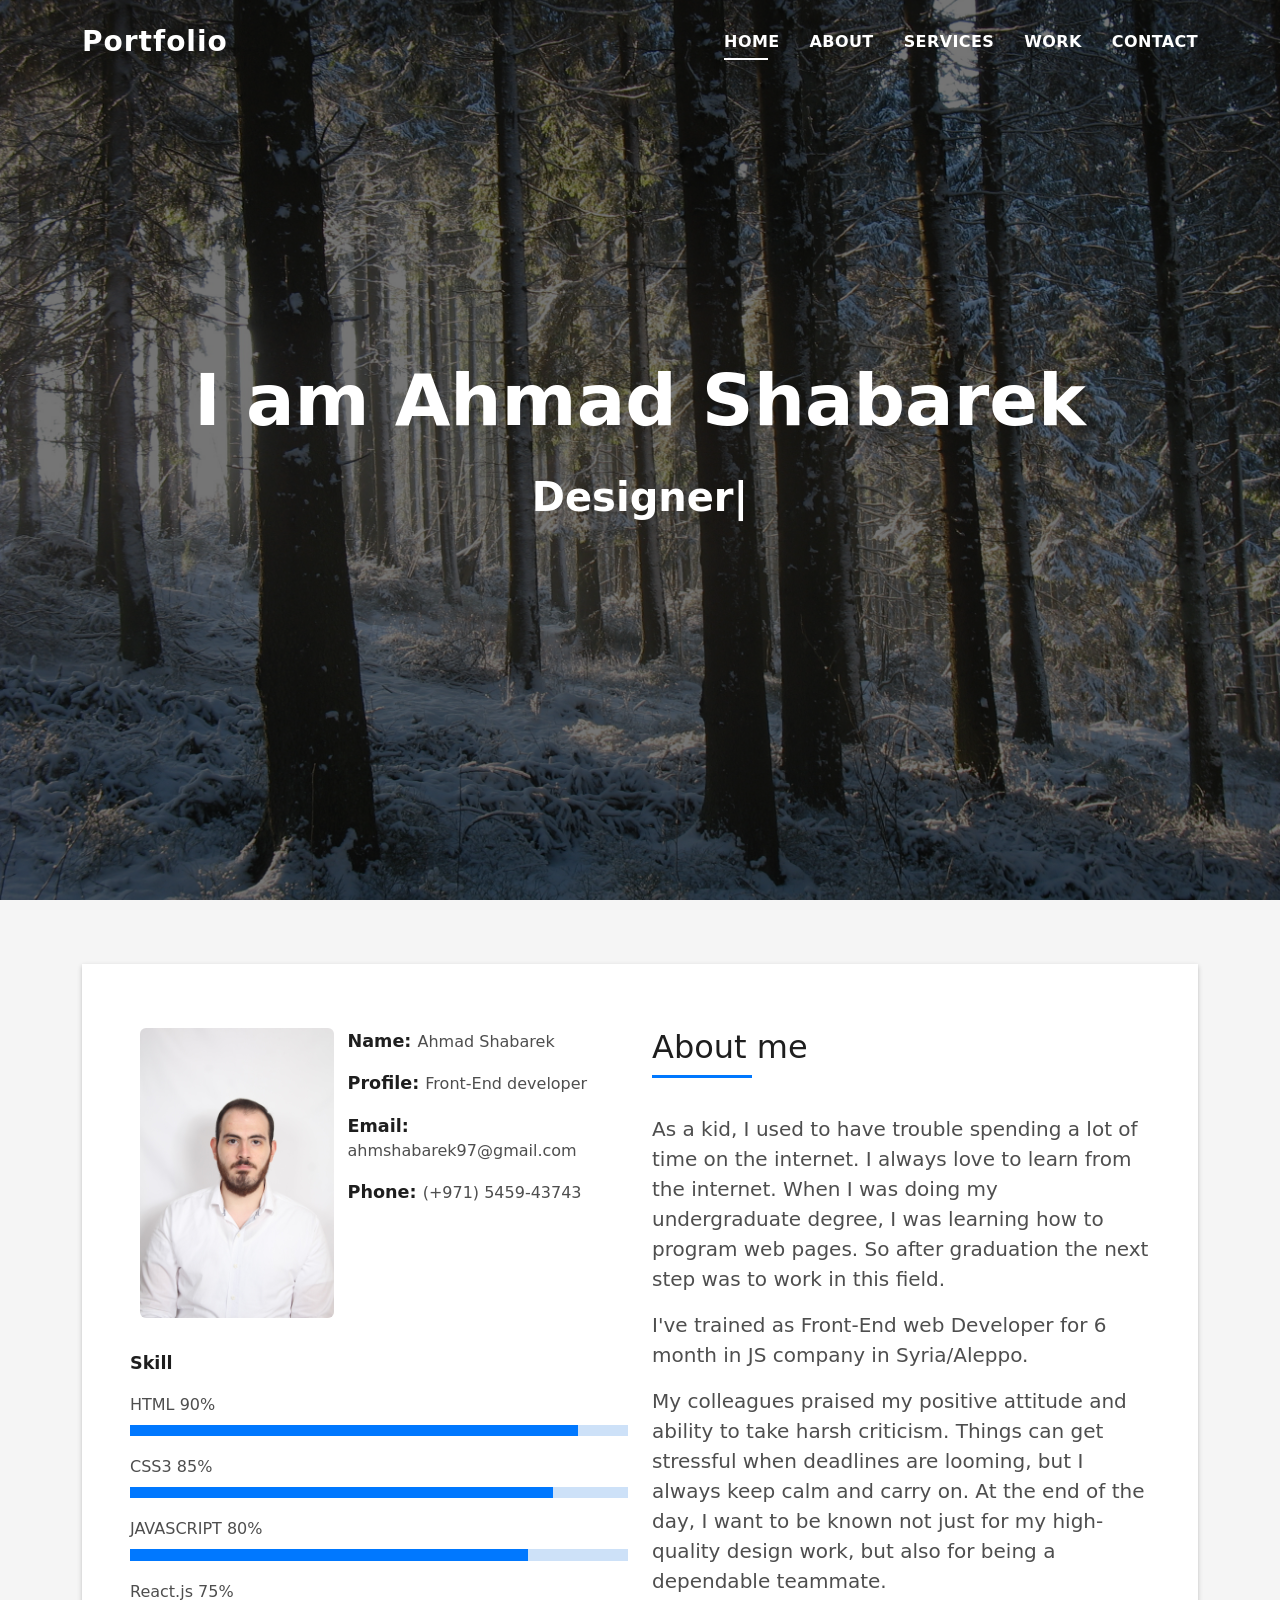
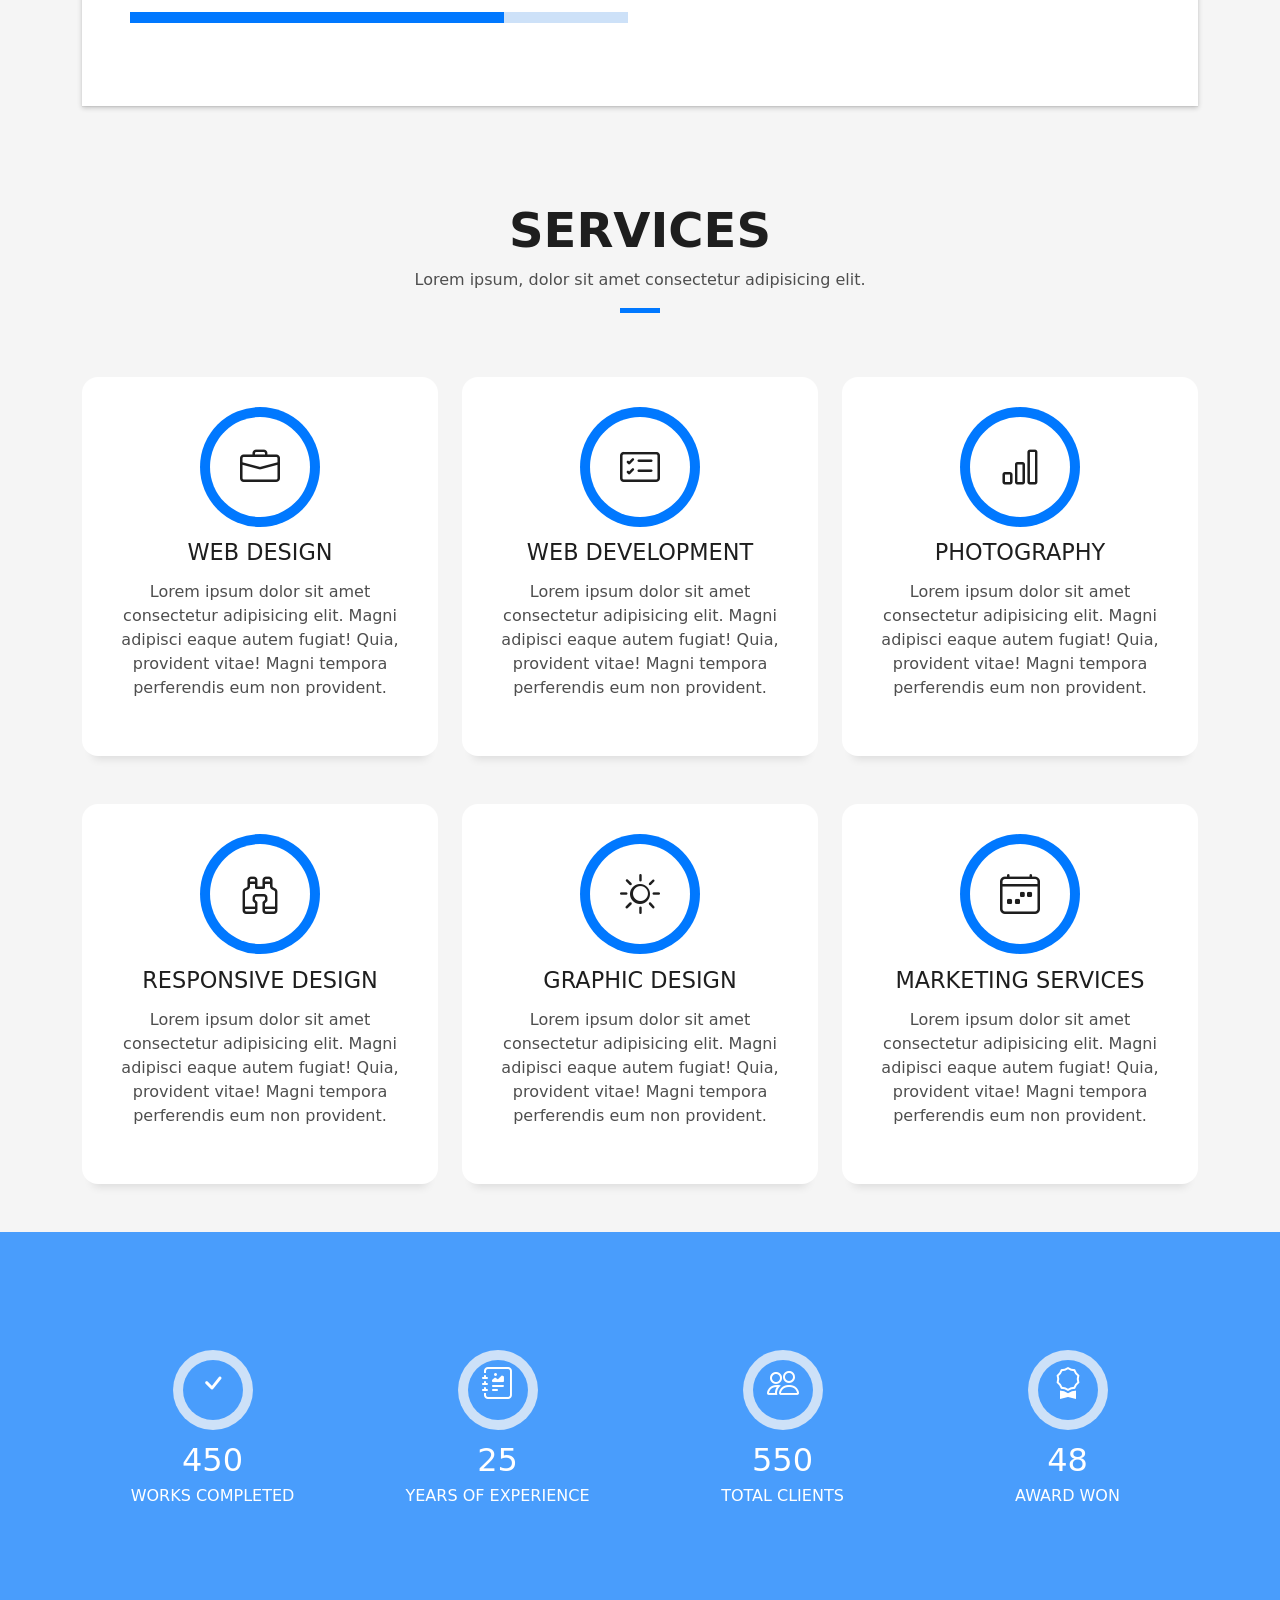
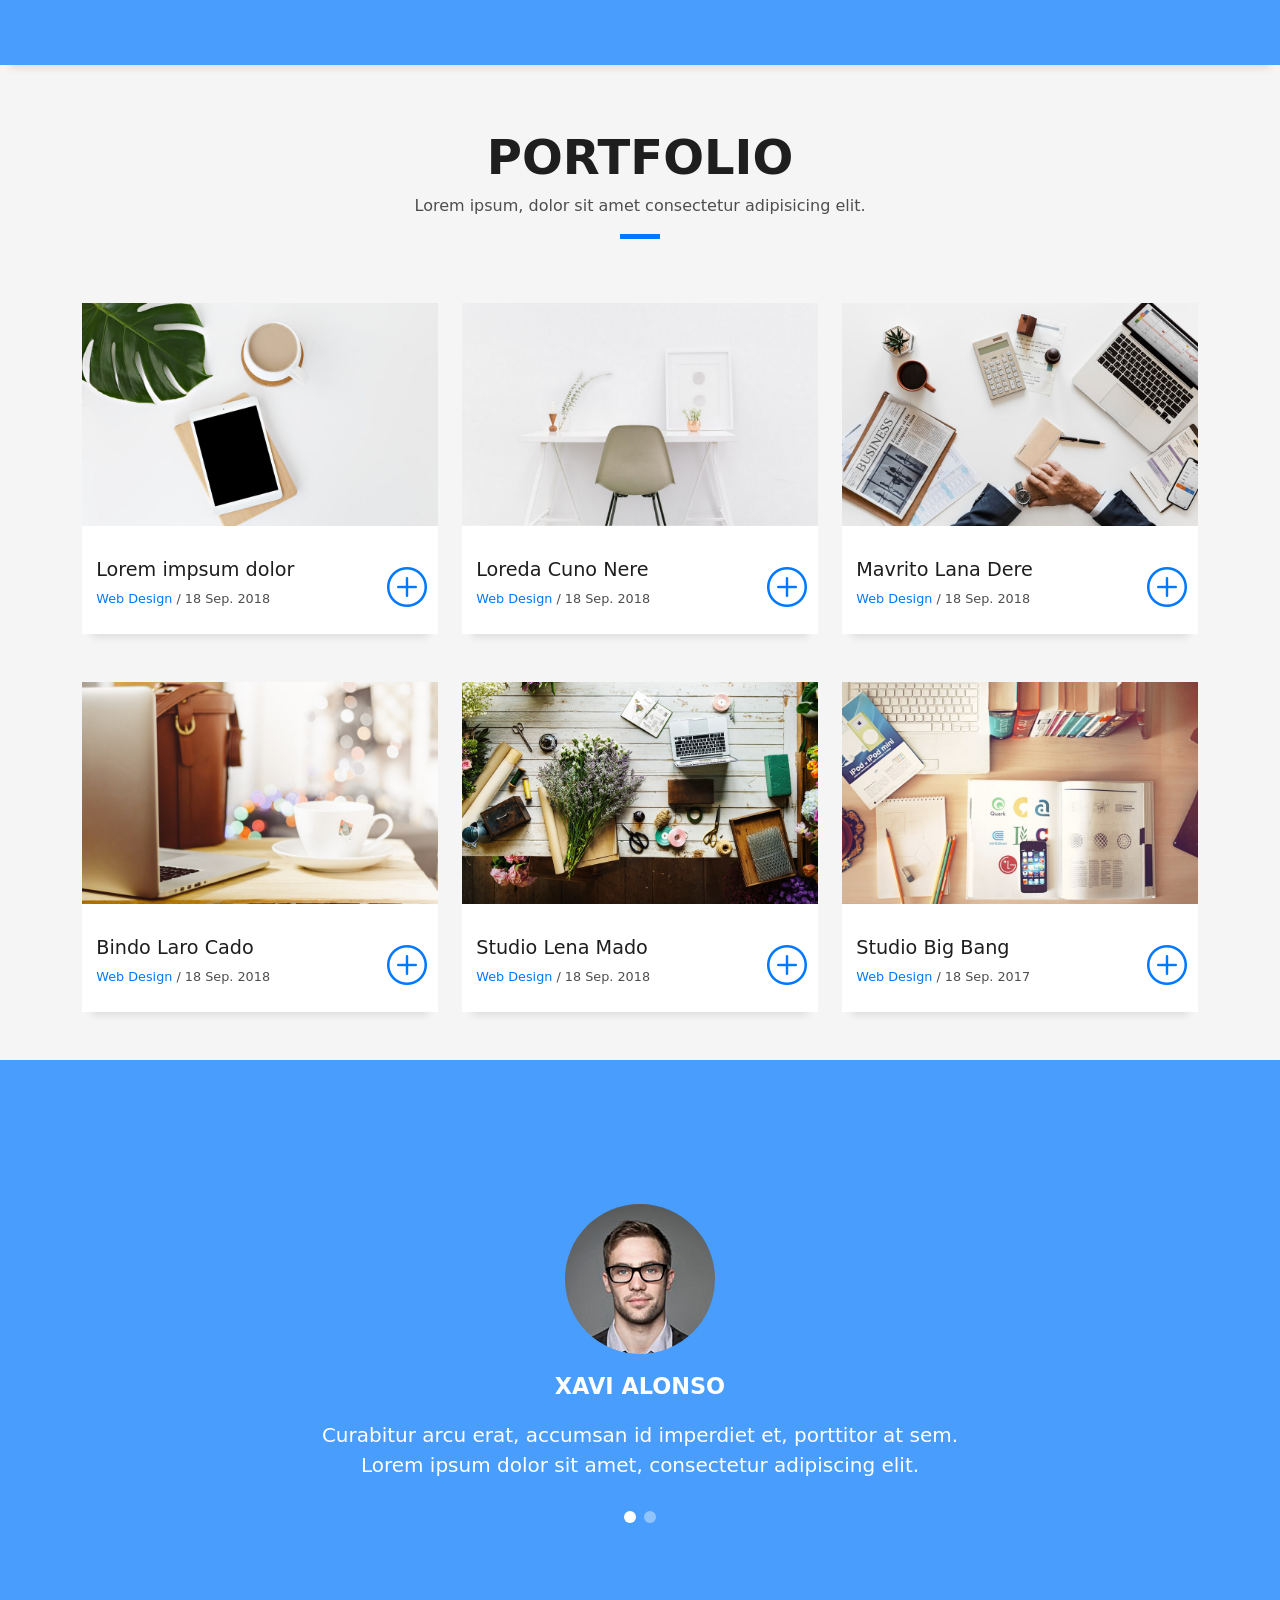
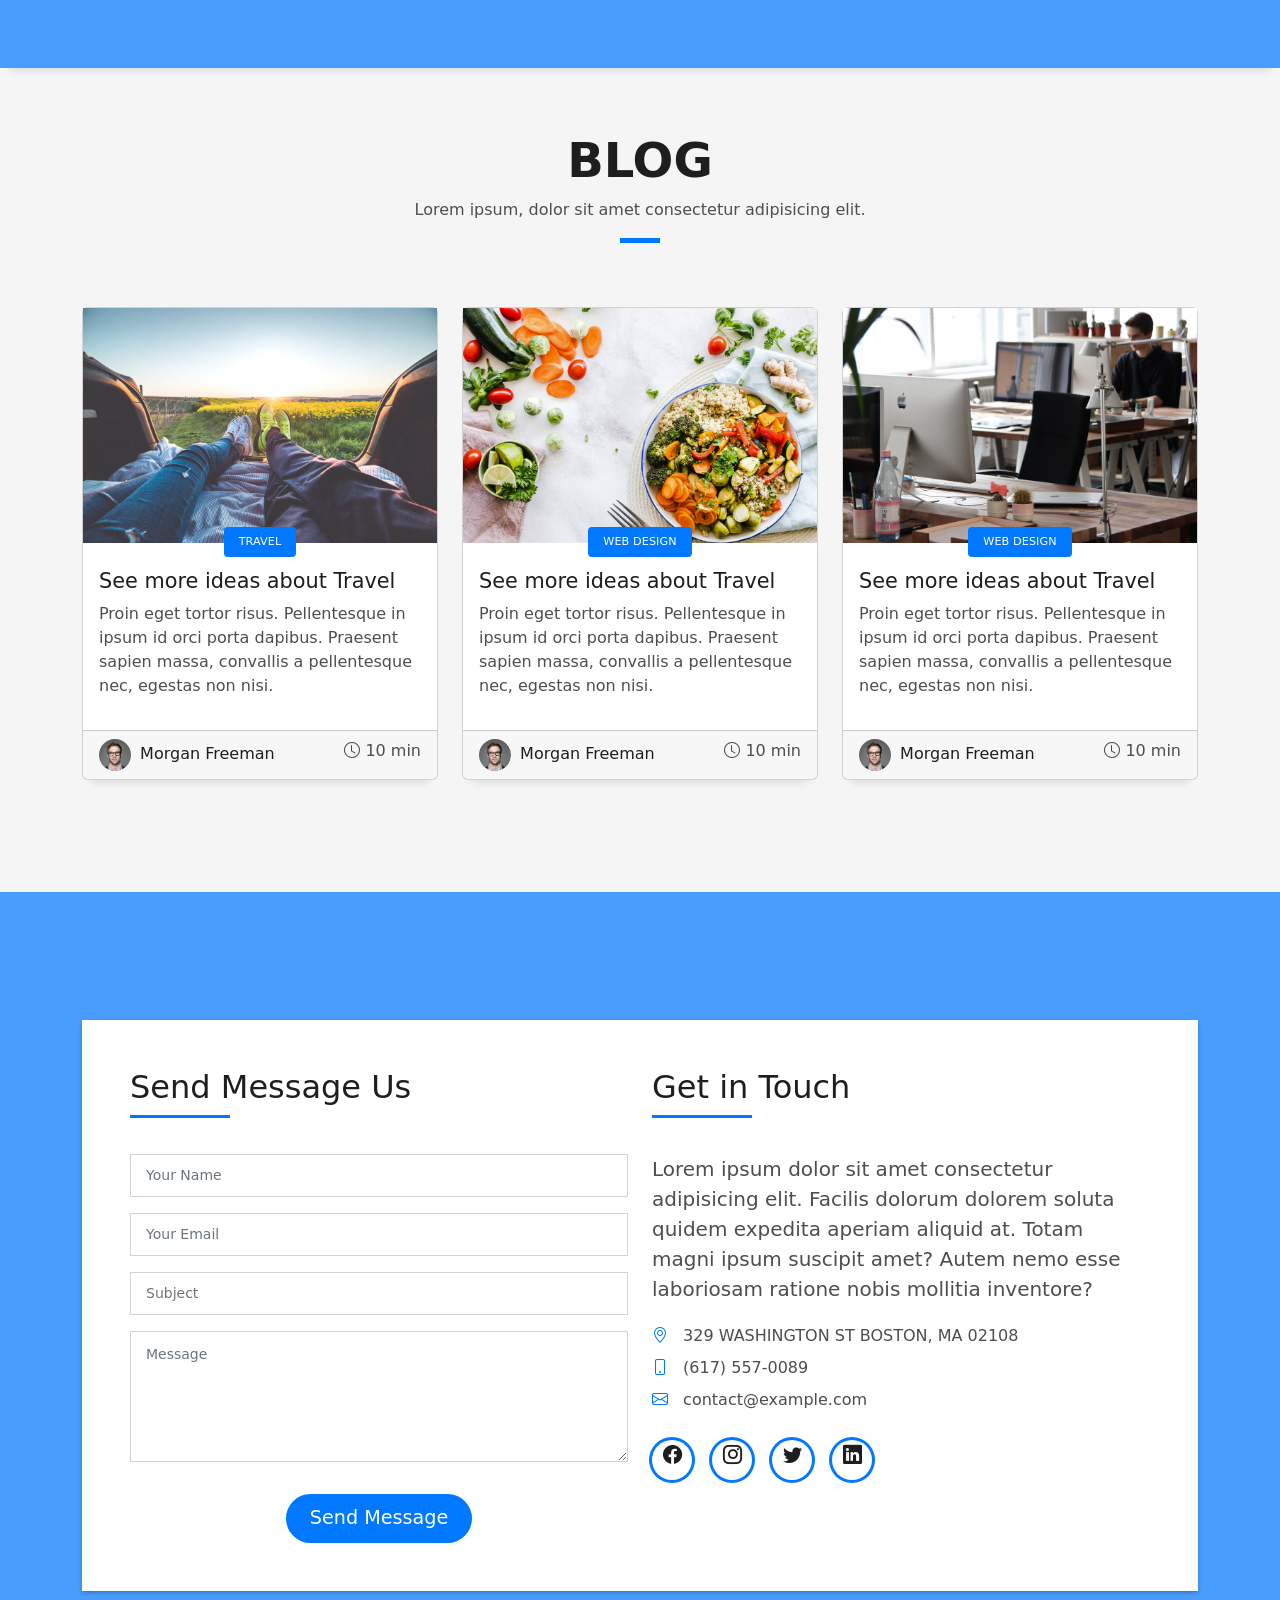
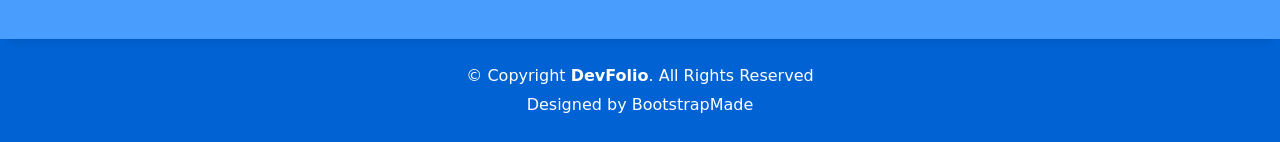
==== DevFolio/index.html @ 452848b8 "hero done" ====
<!DOCTYPE html>
<html lang="en">

<head>
  <meta charset="utf-8">
  <meta content="width=device-width, initial-scale=1.0" name="viewport">

  <title>DevFolio Bootstrap Portfolio Template - Index</title>
  <meta content="" name="description">
  <meta content="" name="keywords">

  <!-- Favicons -->
  <link href="assets/img/favicon.png" rel="icon">
  <link href="assets/img/apple-touch-icon.png" rel="apple-touch-icon">

  <!-- Vendor CSS Files -->
  <link href="assets/vendor/bootstrap/css/bootstrap.min.css" rel="stylesheet">
  <link href="assets/vendor/bootstrap-icons/bootstrap-icons.css" rel="stylesheet">
  <link href="assets/vendor/glightbox/css/glightbox.min.css" rel="stylesheet">
  <link href="assets/vendor/swiper/swiper-bundle.min.css" rel="stylesheet">

  <!-- Template Main CSS File -->
  <link href="assets/css/style.css" rel="stylesheet">

  <!-- =======================================================
  * Template Name: DevFolio - v4.10.0
  * Template URL: https://bootstrapmade.com/devfolio-bootstrap-portfolio-html-template/
  * Author: BootstrapMade.com
  * License: https://bootstrapmade.com/license/
  ======================================================== -->
</head>

<body>

  <!-- ======= Header ======= -->
  <header id="header" class="fixed-top">
    <div class="container d-flex align-items-center justify-content-between">

      <h1 class="logo"><a href="index.html">Portfolio</a></h1>
      <!-- Uncomment below if you prefer to use an image logo -->
      <!-- <a href="index.html" class="logo"><img src="assets/img/logo.png" alt="" class="img-fluid"></a>-->

      <nav id="navbar" class="navbar">
        <ul>
          <li><a class="nav-link scrollto active" href="#hero">Home</a></li>
          <li><a class="nav-link scrollto" href="#about">About</a></li>
          <li><a class="nav-link scrollto" href="#services">Services</a></li>
          <li><a class="nav-link scrollto " href="#work">Work</a></li>
         <!-- <li><a class="nav-link scrollto " href="#blog">Blog</a></li>-->
          <li><a class="nav-link scrollto" href="#contact">Contact</a></li>
        </ul>
        <i class="bi bi-list mobile-nav-toggle"></i>
      </nav><!-- .navbar -->

    </div>
  </header><!-- End Header -->

  <!-- ======= Hero Section ======= -->
  <div id="hero" class="hero route bg-image" style="background-image: url(assets/img/forest.jpg)">
    <div class="overlay-itro"></div>
    <div class="hero-content display-table">
      <div class="table-cell">
        <div class="container">
          <!--<p class="display-6 color-d">Hello, world!</p>-->
          <h1 class="hero-title mb-4">I am Ahmad Shabarek</h1>
          <p class="hero-subtitle"><span class="typed" data-typed-items="Designer,Front-End Developer, Freelancer"></span></p>
          <!-- <p class="pt-3"><a class="btn btn-primary btn js-scroll px-4" href="#about" role="button">Learn More</a></p> -->
        </div>
      </div>
    </div>
  </div><!-- End Hero Section -->

  <main id="main">

    <!-- ======= About Section ======= -->
    <section id="about" class="about-mf sect-pt4 route">
      <div class="container">
        <div class="row">
          <div class="col-sm-12">
            <div class="box-shadow-full">
              <div class="row">
                <div class="col-md-6">
                  <div class="row">
                    <div class="col-sm-6 col-md-5">
                      <div class="about-img">
                        <img src="assets/img/ahmad.JPG" class="img-fluid rounded b-shadow-a" alt="">
                      </div>
                    </div>
                    <div class="col-sm-6 col-md-7">
                      <div class="about-info">
                        <p><span class="title-s">Name: </span> <span>Ahmad Shabarek</span></p>
                        <p><span class="title-s">Profile: </span> <span>Front-End developer</span></p>
                        <p><span class="title-s">Email: </span> <span>ahmshabarek97@gmail.com</span></p>
                        <p><span class="title-s">Phone: </span> <span>(+971) 5459-43743</span></p>
                      </div>
                    </div>
                  </div>
                  <div class="skill-mf">
                    <p class="title-s">Skill</p>
                    <span>HTML</span> <span class="pull-right">90%</span>
                    <div class="progress">
                      <div class="progress-bar" role="progressbar" style="width: 90%;" aria-valuenow="90" aria-valuemin="0" aria-valuemax="100"></div>
                    </div>
                    <span>CSS3</span> <span class="pull-right">85%</span>
                    <div class="progress">
                      <div class="progress-bar" role="progressbar" style="width: 85%" aria-valuenow="85" aria-valuemin="0" aria-valuemax="100"></div>
                    </div>
                    <span>JAVASCRIPT</span> <span class="pull-right">80%</span>
                    <div class="progress">
                      <div class="progress-bar" role="progressbar" style="width: 80%" aria-valuenow="80" aria-valuemin="0" aria-valuemax="100"></div>
                    </div>
                    <span>React.js</span> <span class="pull-right">75%</span>
                    <div class="progress">
                      <div class="progress-bar" role="progressbar" style="width: 75%" aria-valuenow="75" aria-valuemin="0" aria-valuemax="100"></div>
                    </div>
                  </div>
                </div>
                <div class="col-md-6">
                  <div class="about-me pt-4 pt-md-0">
                    <div class="title-box-2">
                      <h5 class="title-left">
                        About me
                      </h5>
                    </div>
                    <p class="lead">
                      As a kid, I used to have trouble spending a lot of time on the internet.
                      I always love to learn from the internet.
                      When I was doing my undergraduate degree, I was learning how to program web pages.
                      So after graduation the next step was to work in this field.
                    </p>
                    <p class="lead">
                      I've trained as Front-End web Developer for 6 month in JS company in Syria/Aleppo.
                    </p>
                    <p class="lead">
                      My colleagues praised my positive attitude and ability to take harsh criticism.
                      Things can get stressful when deadlines are looming, but I always keep calm and carry on.
                      At the end of the day, I want to be known not just for my high-quality design work, but also for being a dependable teammate.
                    </p>
                  </div>
                </div>
              </div>
            </div>
          </div>
        </div>
      </div>
    </section><!-- End About Section -->

    <!-- ======= Services Section ======= -->
    <section id="services" class="services-mf pt-5 route">
      <div class="container">
        <div class="row">
          <div class="col-sm-12">
            <div class="title-box text-center">
              <h3 class="title-a">
                Services
              </h3>
              <p class="subtitle-a">
                Lorem ipsum, dolor sit amet consectetur adipisicing elit.
              </p>
              <div class="line-mf"></div>
            </div>
          </div>
        </div>
        <div class="row">
          <div class="col-md-4">
            <div class="service-box">
              <div class="service-ico">
                <span class="ico-circle"><i class="bi bi-briefcase"></i></span>
              </div>
              <div class="service-content">
                <h2 class="s-title">Web Design</h2>
                <p class="s-description text-center">
                  Lorem ipsum dolor sit amet consectetur adipisicing elit. Magni adipisci eaque autem fugiat! Quia,
                  provident vitae! Magni
                  tempora perferendis eum non provident.
                </p>
              </div>
            </div>
          </div>
          <div class="col-md-4">
            <div class="service-box">
              <div class="service-ico">
                <span class="ico-circle"><i class="bi bi-card-checklist"></i></span>
              </div>
              <div class="service-content">
                <h2 class="s-title">Web Development</h2>
                <p class="s-description text-center">
                  Lorem ipsum dolor sit amet consectetur adipisicing elit. Magni adipisci eaque autem fugiat! Quia,
                  provident vitae! Magni
                  tempora perferendis eum non provident.
                </p>
              </div>
            </div>
          </div>
          <div class="col-md-4">
            <div class="service-box">
              <div class="service-ico">
                <span class="ico-circle"><i class="bi bi-bar-chart"></i></span>
              </div>
              <div class="service-content">
                <h2 class="s-title">Photography</h2>
                <p class="s-description text-center">
                  Lorem ipsum dolor sit amet consectetur adipisicing elit. Magni adipisci eaque autem fugiat! Quia,
                  provident vitae! Magni
                  tempora perferendis eum non provident.
                </p>
              </div>
            </div>
          </div>
          <div class="col-md-4">
            <div class="service-box">
              <div class="service-ico">
                <span class="ico-circle"><i class="bi bi-binoculars"></i></span>
              </div>
              <div class="service-content">
                <h2 class="s-title">Responsive Design</h2>
                <p class="s-description text-center">
                  Lorem ipsum dolor sit amet consectetur adipisicing elit. Magni adipisci eaque autem fugiat! Quia,
                  provident vitae! Magni
                  tempora perferendis eum non provident.
                </p>
              </div>
            </div>
          </div>
          <div class="col-md-4">
            <div class="service-box">
              <div class="service-ico">
                <span class="ico-circle"><i class="bi bi-brightness-high"></i></span>
              </div>
              <div class="service-content">
                <h2 class="s-title">Graphic Design</h2>
                <p class="s-description text-center">
                  Lorem ipsum dolor sit amet consectetur adipisicing elit. Magni adipisci eaque autem fugiat! Quia,
                  provident vitae! Magni
                  tempora perferendis eum non provident.
                </p>
              </div>
            </div>
          </div>
          <div class="col-md-4">
            <div class="service-box">
              <div class="service-ico">
                <span class="ico-circle"><i class="bi bi-calendar4-week"></i></span>
              </div>
              <div class="service-content">
                <h2 class="s-title">Marketing Services</h2>
                <p class="s-description text-center">
                  Lorem ipsum dolor sit amet consectetur adipisicing elit. Magni adipisci eaque autem fugiat! Quia,
                  provident vitae! Magni
                  tempora perferendis eum non provident.
                </p>
              </div>
            </div>
          </div>
        </div>
      </div>
    </section><!-- End Services Section -->

    <!-- ======= Counter Section ======= -->
    <div class="section-counter paralax-mf bg-image" style="background-image: url(assets/img/counters-bg.jpg)">
      <div class="overlay-mf"></div>
      <div class="container position-relative">
        <div class="row">
          <div class="col-sm-3 col-lg-3">
            <div class="counter-box counter-box pt-4 pt-md-0">
              <div class="counter-ico">
                <span class="ico-circle"><i class="bi bi-check"></i></span>
              </div>
              <div class="counter-num">
                <p data-purecounter-start="0" data-purecounter-end="450" data-purecounter-duration="1" class="counter purecounter"></p>
                <span class="counter-text">WORKS COMPLETED</span>
              </div>
            </div>
          </div>
          <div class="col-sm-3 col-lg-3">
            <div class="counter-box pt-4 pt-md-0">
              <div class="counter-ico">
                <span class="ico-circle"><i class="bi bi-journal-richtext"></i></span>
              </div>
              <div class="counter-num">
                <p data-purecounter-start="0" data-purecounter-end="25" data-purecounter-duration="1" class="counter purecounter"></p>
                <span class="counter-text">YEARS OF EXPERIENCE</span>
              </div>
            </div>
          </div>
          <div class="col-sm-3 col-lg-3">
            <div class="counter-box pt-4 pt-md-0">
              <div class="counter-ico">
                <span class="ico-circle"><i class="bi bi-people"></i></span>
              </div>
              <div class="counter-num">
                <p data-purecounter-start="0" data-purecounter-end="550" data-purecounter-duration="1" class="counter purecounter"></p>
                <span class="counter-text">TOTAL CLIENTS</span>
              </div>
            </div>
          </div>
          <div class="col-sm-3 col-lg-3">
            <div class="counter-box pt-4 pt-md-0">
              <div class="counter-ico">
                <span class="ico-circle"><i class="bi bi-award"></i></span>
              </div>
              <div class="counter-num">
                <p data-purecounter-start="0" data-purecounter-end="48" data-purecounter-duration="1" class="counter purecounter"></p>
                <span class="counter-text">AWARD WON</span>
              </div>
            </div>
          </div>
        </div>
      </div>
    </div><!-- End Counter Section -->

    <!-- ======= Portfolio Section ======= -->
    <section id="work" class="portfolio-mf sect-pt4 route">
      <div class="container">
        <div class="row">
          <div class="col-sm-12">
            <div class="title-box text-center">
              <h3 class="title-a">
                Portfolio
              </h3>
              <p class="subtitle-a">
                Lorem ipsum, dolor sit amet consectetur adipisicing elit.
              </p>
              <div class="line-mf"></div>
            </div>
          </div>
        </div>
        <div class="row">
          <div class="col-md-4">
            <div class="work-box">
              <a href="assets/img/work-1.jpg" data-gallery="portfolioGallery" class="portfolio-lightbox">
                <div class="work-img">
                  <img src="assets/img/work-1.jpg" alt="" class="img-fluid">
                </div>
              </a>
              <div class="work-content">
                <div class="row">
                  <div class="col-sm-8">
                    <h2 class="w-title">Lorem impsum dolor</h2>
                    <div class="w-more">
                      <span class="w-ctegory">Web Design</span> / <span class="w-date">18 Sep. 2018</span>
                    </div>
                  </div>
                  <div class="col-sm-4">
                    <div class="w-like">
                      <a href="portfolio-details.html"> <span class="bi bi-plus-circle"></span></a>
                    </div>
                  </div>
                </div>
              </div>
            </div>
          </div>
          <div class="col-md-4">
            <div class="work-box">
              <a href="assets/img/work-2.jpg" data-gallery="portfolioGallery" class="portfolio-lightbox">
                <div class="work-img">
                  <img src="assets/img/work-2.jpg" alt="" class="img-fluid">
                </div>
              </a>
              <div class="work-content">
                <div class="row">
                  <div class="col-sm-8">
                    <h2 class="w-title">Loreda Cuno Nere</h2>
                    <div class="w-more">
                      <span class="w-ctegory">Web Design</span> / <span class="w-date">18 Sep. 2018</span>
                    </div>
                  </div>
                  <div class="col-sm-4">
                    <div class="w-like">
                      <a href="portfolio-details.html"> <span class="bi bi-plus-circle"></span></a>
                    </div>
                  </div>
                </div>
              </div>
            </div>
          </div>
          <div class="col-md-4">
            <div class="work-box">
              <a href="assets/img/work-3.jpg" data-gallery="portfolioGallery" class="portfolio-lightbox">
                <div class="work-img">
                  <img src="assets/img/work-3.jpg" alt="" class="img-fluid">
                </div>
              </a>
              <div class="work-content">
                <div class="row">
                  <div class="col-sm-8">
                    <h2 class="w-title">Mavrito Lana Dere</h2>
                    <div class="w-more">
                      <span class="w-ctegory">Web Design</span> / <span class="w-date">18 Sep. 2018</span>
                    </div>
                  </div>
                  <div class="col-sm-4">
                    <div class="w-like">
                      <a href="portfolio-details.html"> <span class="bi bi-plus-circle"></span></a>
                    </div>
                  </div>
                </div>
              </div>
            </div>
          </div>
          <div class="col-md-4">
            <div class="work-box">
              <a href="assets/img/work-4.jpg" data-gallery="portfolioGallery" class="portfolio-lightbox">
                <div class="work-img">
                  <img src="assets/img/work-4.jpg" alt="" class="img-fluid">
                </div>
              </a>
              <div class="work-content">
                <div class="row">
                  <div class="col-sm-8">
                    <h2 class="w-title">Bindo Laro Cado</h2>
                    <div class="w-more">
                      <span class="w-ctegory">Web Design</span> / <span class="w-date">18 Sep. 2018</span>
                    </div>
                  </div>
                  <div class="col-sm-4">
                    <div class="w-like">
                      <a href="portfolio-details.html"> <span class="bi bi-plus-circle"></span></a>
                    </div>
                  </div>
                </div>
              </div>
            </div>
          </div>
          <div class="col-md-4">
            <div class="work-box">
              <a href="assets/img/work-5.jpg" data-gallery="portfolioGallery" class="portfolio-lightbox">
                <div class="work-img">
                  <img src="assets/img/work-5.jpg" alt="" class="img-fluid">
                </div>
              </a>
              <div class="work-content">
                <div class="row">
                  <div class="col-sm-8">
                    <h2 class="w-title">Studio Lena Mado</h2>
                    <div class="w-more">
                      <span class="w-ctegory">Web Design</span> / <span class="w-date">18 Sep. 2018</span>
                    </div>
                  </div>
                  <div class="col-sm-4">
                    <div class="w-like">
                      <a href="portfolio-details.html"> <span class="bi bi-plus-circle"></span></a>
                    </div>
                  </div>
                </div>
              </div>
            </div>
          </div>
          <div class="col-md-4">
            <div class="work-box">
              <a href="assets/img/work-6.jpg" data-gallery="portfolioGallery" class="portfolio-lightbox">
                <div class="work-img">
                  <img src="assets/img/work-6.jpg" alt="" class="img-fluid">
                </div>
              </a>
              <div class="work-content">
                <div class="row">
                  <div class="col-sm-8">
                    <h2 class="w-title">Studio Big Bang</h2>
                    <div class="w-more">
                      <span class="w-ctegory">Web Design</span> / <span class="w-date">18 Sep. 2017</span>
                    </div>
                  </div>
                  <div class="col-sm-4">
                    <div class="w-like">
                      <a href="portfolio-details.html"> <span class="bi bi-plus-circle"></span></a>
                    </div>
                  </div>
                </div>
              </div>
            </div>
          </div>

        </div>
      </div>
    </section><!-- End Portfolio Section -->

    <!-- ======= Testimonials Section ======= -->
    <div class="testimonials paralax-mf bg-image" style="background-image: url(assets/img/overlay-bg.jpg)">
      <div class="overlay-mf"></div>
      <div class="container">
        <div class="row">
          <div class="col-md-12">

            <div class="testimonials-slider swiper" data-aos="fade-up" data-aos-delay="100">
              <div class="swiper-wrapper">

                <div class="swiper-slide">
                  <div class="testimonial-box">
                    <div class="author-test">
                      <img src="assets/img/testimonial-2.jpg" alt="" class="rounded-circle b-shadow-a">
                      <span class="author">Xavi Alonso</span>
                    </div>
                    <div class="content-test">
                      <p class="description lead">
                        Curabitur arcu erat, accumsan id imperdiet et, porttitor at sem. Lorem ipsum dolor sit amet,
                        consectetur adipiscing elit.
                      </p>
                    </div>
                  </div>
                </div><!-- End testimonial item -->

                <div class="swiper-slide">
                  <div class="testimonial-box">
                    <div class="author-test">
                      <img src="assets/img/testimonial-4.jpg" alt="" class="rounded-circle b-shadow-a">
                      <span class="author">Marta Socrate</span>
                    </div>
                    <div class="content-test">
                      <p class="description lead">
                        Curabitur arcu erat, accumsan id imperdiet et, porttitor at sem. Lorem ipsum dolor sit amet,
                        consectetur adipiscing elit.
                      </p>
                    </div>
                  </div>
                </div><!-- End testimonial item -->
              </div>
              <div class="swiper-pagination"></div>
            </div>

            <!-- <div id="testimonial-mf" class="owl-carousel owl-theme">
          
        </div> -->
          </div>
        </div>
      </div>
    </div><!-- End Testimonials Section -->

    <!-- ======= Blog Section ======= -->
    <section id="blog" class="blog-mf sect-pt4 route">
      <div class="container">
        <div class="row">
          <div class="col-sm-12">
            <div class="title-box text-center">
              <h3 class="title-a">
                Blog
              </h3>
              <p class="subtitle-a">
                Lorem ipsum, dolor sit amet consectetur adipisicing elit.
              </p>
              <div class="line-mf"></div>
            </div>
          </div>
        </div>
        <div class="row">
          <div class="col-md-4">
            <div class="card card-blog">
              <div class="card-img">
                <a href="blog-single.html"><img src="assets/img/post-1.jpg" alt="" class="img-fluid"></a>
              </div>
              <div class="card-body">
                <div class="card-category-box">
                  <div class="card-category">
                    <h6 class="category">Travel</h6>
                  </div>
                </div>
                <h3 class="card-title"><a href="blog-single.html">See more ideas about Travel</a></h3>
                <p class="card-description">
                  Proin eget tortor risus. Pellentesque in ipsum id orci porta dapibus. Praesent sapien massa, convallis
                  a pellentesque nec,
                  egestas non nisi.
                </p>
              </div>
              <div class="card-footer">
                <div class="post-author">
                  <a href="#">
                    <img src="assets/img/testimonial-2.jpg" alt="" class="avatar rounded-circle">
                    <span class="author">Morgan Freeman</span>
                  </a>
                </div>
                <div class="post-date">
                  <span class="bi bi-clock"></span> 10 min
                </div>
              </div>
            </div>
          </div>
          <div class="col-md-4">
            <div class="card card-blog">
              <div class="card-img">
                <a href="blog-single.html"><img src="assets/img/post-2.jpg" alt="" class="img-fluid"></a>
              </div>
              <div class="card-body">
                <div class="card-category-box">
                  <div class="card-category">
                    <h6 class="category">Web Design</h6>
                  </div>
                </div>
                <h3 class="card-title"><a href="blog-single.html">See more ideas about Travel</a></h3>
                <p class="card-description">
                  Proin eget tortor risus. Pellentesque in ipsum id orci porta dapibus. Praesent sapien massa, convallis
                  a pellentesque nec,
                  egestas non nisi.
                </p>
              </div>
              <div class="card-footer">
                <div class="post-author">
                  <a href="#">
                    <img src="assets/img/testimonial-2.jpg" alt="" class="avatar rounded-circle">
                    <span class="author">Morgan Freeman</span>
                  </a>
                </div>
                <div class="post-date">
                  <span class="bi bi-clock"></span> 10 min
                </div>
              </div>
            </div>
          </div>
          <div class="col-md-4">
            <div class="card card-blog">
              <div class="card-img">
                <a href="blog-single.html"><img src="assets/img/post-3.jpg" alt="" class="img-fluid"></a>
              </div>
              <div class="card-body">
                <div class="card-category-box">
                  <div class="card-category">
                    <h6 class="category">Web Design</h6>
                  </div>
                </div>
                <h3 class="card-title"><a href="blog-single.html">See more ideas about Travel</a></h3>
                <p class="card-description">
                  Proin eget tortor risus. Pellentesque in ipsum id orci porta dapibus. Praesent sapien massa, convallis
                  a pellentesque nec,
                  egestas non nisi.
                </p>
              </div>
              <div class="card-footer">
                <div class="post-author">
                  <a href="#">
                    <img src="assets/img/testimonial-2.jpg" alt="" class="avatar rounded-circle">
                    <span class="author">Morgan Freeman</span>
                  </a>
                </div>
                <div class="post-date">
                  <span class="bi bi-clock"></span> 10 min
                </div>
              </div>
            </div>
          </div>
        </div>
      </div>
    </section><!-- End Blog Section -->

    <!-- ======= Contact Section ======= -->
    <section id="contact" class="paralax-mf footer-paralax bg-image sect-mt4 route" style="background-image: url(assets/img/overlay-bg.jpg)">
      <div class="overlay-mf"></div>
      <div class="container">
        <div class="row">
          <div class="col-sm-12">
            <div class="contact-mf">
              <div id="contact" class="box-shadow-full">
                <div class="row">
                  <div class="col-md-6">
                    <div class="title-box-2">
                      <h5 class="title-left">
                        Send Message Us
                      </h5>
                    </div>
                    <div>
                      <form action="forms/contact.php" method="post" role="form" class="php-email-form">
                        <div class="row">
                          <div class="col-md-12 mb-3">
                            <div class="form-group">
                              <input type="text" name="name" class="form-control" id="name" placeholder="Your Name" required>
                            </div>
                          </div>
                          <div class="col-md-12 mb-3">
                            <div class="form-group">
                              <input type="email" class="form-control" name="email" id="email" placeholder="Your Email" required>
                            </div>
                          </div>
                          <div class="col-md-12 mb-3">
                            <div class="form-group">
                              <input type="text" class="form-control" name="subject" id="subject" placeholder="Subject" required>
                            </div>
                          </div>
                          <div class="col-md-12">
                            <div class="form-group">
                              <textarea class="form-control" name="message" rows="5" placeholder="Message" required></textarea>
                            </div>
                          </div>
                          <div class="col-md-12 text-center my-3">
                            <div class="loading">Loading</div>
                            <div class="error-message"></div>
                            <div class="sent-message">Your message has been sent. Thank you!</div>
                          </div>
                          <div class="col-md-12 text-center">
                            <button type="submit" class="button button-a button-big button-rouded">Send Message</button>
                          </div>
                        </div>
                      </form>
                    </div>
                  </div>
                  <div class="col-md-6">
                    <div class="title-box-2 pt-4 pt-md-0">
                      <h5 class="title-left">
                        Get in Touch
                      </h5>
                    </div>
                    <div class="more-info">
                      <p class="lead">
                        Lorem ipsum dolor sit amet consectetur adipisicing elit. Facilis dolorum dolorem soluta quidem
                        expedita aperiam aliquid at.
                        Totam magni ipsum suscipit amet? Autem nemo esse laboriosam ratione nobis
                        mollitia inventore?
                      </p>
                      <ul class="list-ico">
                        <li><span class="bi bi-geo-alt"></span> 329 WASHINGTON ST BOSTON, MA 02108</li>
                        <li><span class="bi bi-phone"></span> (617) 557-0089</li>
                        <li><span class="bi bi-envelope"></span> contact@example.com</li>
                      </ul>
                    </div>
                    <div class="socials">
                      <ul>
                        <li><a href=""><span class="ico-circle"><i class="bi bi-facebook"></i></span></a></li>
                        <li><a href=""><span class="ico-circle"><i class="bi bi-instagram"></i></span></a></li>
                        <li><a href=""><span class="ico-circle"><i class="bi bi-twitter"></i></span></a></li>
                        <li><a href=""><span class="ico-circle"><i class="bi bi-linkedin"></i></span></a></li>
                      </ul>
                    </div>
                  </div>
                </div>
              </div>
            </div>
          </div>
        </div>
      </div>
    </section><!-- End Contact Section -->

  </main><!-- End #main -->

  <!-- ======= Footer ======= -->
  <footer>
    <div class="container">
      <div class="row">
        <div class="col-sm-12">
          <div class="copyright-box">
            <p class="copyright">&copy; Copyright <strong>DevFolio</strong>. All Rights Reserved</p>
            <div class="credits">
              <!--
              All the links in the footer should remain intact.
              You can delete the links only if you purchased the pro version.
              Licensing information: https://bootstrapmade.com/license/
              Purchase the pro version with working PHP/AJAX contact form: https://bootstrapmade.com/buy/?theme=DevFolio
            -->
              Designed by <a href="https://bootstrapmade.com/">BootstrapMade</a>
            </div>
          </div>
        </div>
      </div>
    </div>
  </footer><!-- End  Footer -->

  <div id="preloader"></div>
  <a href="#" class="back-to-top d-flex align-items-center justify-content-center"><i class="bi bi-arrow-up-short"></i></a>

  <!-- Vendor JS Files -->
  <script src="assets/vendor/purecounter/purecounter_vanilla.js"></script>
  <script src="assets/vendor/bootstrap/js/bootstrap.bundle.min.js"></script>
  <script src="assets/vendor/glightbox/js/glightbox.min.js"></script>
  <script src="assets/vendor/swiper/swiper-bundle.min.js"></script>
  <script src="assets/vendor/typed.js/typed.min.js"></script>
  <script src="assets/vendor/php-email-form/validate.js"></script>

  <!-- Template Main JS File -->
  <script src="assets/js/main.js"></script>

</body>

</html>
---- DevFolio/assets/css/style.css ----
/**
* Template Name: DevFolio - v4.10.0
* Template URL: https://bootstrapmade.com/devfolio-bootstrap-portfolio-html-template/
* Author: BootstrapMade.com
* License: https://bootstrapmade.com/license/
*/

/*--------------------------------------------------------------
# General
--------------------------------------------------------------*/
body {
  background-color: #f5f5f5;
  color: #4e4e4e;
}

h1,
h2,
h3,
h4,
h5,
h6 {
  color: #1e1e1e;
}

a {
  color: #1e1e1e;
  text-decoration: none;
  transition: all 0.5s ease-in-out;
}

a:hover {
  color: #0078ff;
  text-decoration: none;
  transition: all 0.5s ease-in-out;
}

.p-r {
  position: relative;
}

.color-a {
  text-decoration: none;
  color: #0078ff;
}

.color-d {
  color: #f5f5f5;
}

.color-text-a {
  text-decoration: none;
  color: #4e4e4e;
}

.box-shadow,
.card-blog,
.work-box,
.service-box,
.paralax-mf {
  box-shadow: 0 13px 8px -10px rgba(0, 0, 0, 0.1);
}

.box-shadow-a,
.button:hover {
  text-decoration: none;
  box-shadow: 0 0 0 4px #cde1f8;
}

.display-5 {
  font-size: 2.5rem;
  font-weight: 300;
  line-height: 1.1;
}

.display-6 {
  font-size: 2rem;
  font-weight: 300;
  line-height: 1.1;
}

.avatar {
  width: 32px;
  height: 32px;
  margin-right: 4px;
  overflow: hidden;
}

.bg-image {
  background-repeat: no-repeat;
  background-attachment: fixed;
  background-size: cover;
  background-position: center center;
}

@media (max-width: 1024px) {
  .bg-image {
    background-attachment: scroll;
  }
}

.overlay-mf {
  background-color: #0078ff;
}

.overlay-mf {
  position: absolute;
  top: 0;
  left: 0px;
  padding: 0;
  height: 100%;
  width: 100%;
  opacity: 0.7;
}

.paralax-mf {
  position: relative;
  padding: 8rem 0;
}

.display-table {
  width: 100%;
  height: 100%;
  display: table;
}

.table-cell {
  display: table-cell;
  vertical-align: middle;
}

/*--/ Sections /--*/
.sect-4 {
  padding: 4rem 0;
}

.sect-pt4 {
  padding-top: 4rem;
}

.sect-mt4 {
  margin-top: 4rem;
}

/*--/ Title s /--*/
.title-s {
  font-weight: 600;
  color: #1e1e1e;
  font-size: 1.1rem;
}

/*--/ Title A /--*/
.title-box {
  margin-bottom: 4rem;
}

.title-a {
  text-decoration: none;
  font-size: 3rem;
  font-weight: bold;
  text-transform: uppercase;
}

.subtitle-a {
  text-decoration: none;
  color: #4e4e4e;
}

.line-mf {
  width: 40px;
  height: 5px;
  background-color: #0078ff;
  margin: 0 auto;
}

/*--/ Title Left /--*/
.title-box-2 {
  margin-bottom: 3rem;
}

.title-left {
  font-size: 2rem;
  position: relative;
}

.title-left:before {
  content: "";
  position: absolute;
  height: 3px;
  background-color: #0078ff;
  width: 100px;
  bottom: -12px;
}

/*------/ Box /------*/
.box-pl2 {
  padding-left: 2rem;
}

.box-shadow-full {
  padding: 3rem 1.25rem;
  position: relative;
  background-color: #fff;
  margin-bottom: 3rem;
  z-index: 2;
  box-shadow: 0 1px 1px 0 rgba(0, 0, 0, 0.06), 0 2px 5px 0 rgba(0, 0, 0, 0.2);
}

@media (min-width: 768px) {
  .box-shadow-full {
    padding: 3rem;
  }
}

/*------/ Socials /------*/
.socials {
  padding: 1.5rem 0;
}

.socials ul li {
  display: inline-block;
}

.socials .ico-circle {
  height: 40px;
  width: 40px;
  font-size: 1.2rem;
  border-radius: 50%;
  line-height: 1.6;
  margin: 0 15px 0 0;
  box-shadow: 0 0 0 3px #0078ff;
  transition: all 500ms ease;
}

.socials .ico-circle:hover {
  background-color: #0078ff;
  color: #fff;
  box-shadow: 0 0 0 3px #cde1f8;
  transition: all 500ms ease;
}

/*------/ Ul resect /------*/
.ul-resect,
.widget-tags ul,
.widget-sidebar .list-sidebar,
.box-comments .list-comments,
.blog-wrapper .post-meta ul,
.list-ico,
.socials ul {
  list-style: none;
  padding-left: 0;
  margin-bottom: 0;
}

.list-ico {
  line-height: 2;
}

.list-ico span {
  color: #0078ff;
  margin-right: 10px;
}

/*------/ Ico Circle /------*/
.ico-circle {
  height: 100px;
  width: 100px;
  font-size: 2rem;
  border-radius: 50%;
  line-height: 1.55;
  margin: 0 auto;
  text-align: center;
  box-shadow: 0 0 0 10px #0078ff;
  display: block;
}

/*------/ Owl Carousel /------*/
.owl-theme .owl-dots {
  text-align: center;
  margin-top: 18px;
}

.owl-theme .owl-dots .owl-dot {
  display: inline-block;
}

.owl-theme .owl-dots .owl-dot span {
  width: 18px;
  height: 7px;
  margin: 5px 5px;
  background: #cde1f8;
  border: 0px solid #cde1f8;
  display: block;
  transition: all 0.6s ease-in-out;
  cursor: pointer;
}

.owl-theme .owl-dots .owl-dot:hover span {
  background-color: #cde1f8;
}

.owl-theme .owl-dots .owl-dot.active span {
  background-color: #1B1B1B;
  width: 25px;
}

/*--/ Scrolltop s /--*/
.scrolltop-mf {
  position: relative;
  display: none;
}

.scrolltop-mf span {
  z-index: 999;
  position: fixed;
  width: 42px;
  height: 42px;
  background-color: #0078ff;
  opacity: 0.7;
  font-size: 1.6rem;
  line-height: 1.5;
  text-align: center;
  color: #fff;
  top: auto;
  left: auto;
  right: 30px;
  bottom: 50px;
  cursor: pointer;
  border-radius: 50%;
}

/*--------------------------------------------------------------
# Back to top button
--------------------------------------------------------------*/
.back-to-top {
  position: fixed;
  visibility: hidden;
  opacity: 0;
  right: 15px;
  bottom: 15px;
  z-index: 996;
  background: #0078ff;
  width: 40px;
  height: 40px;
  border-radius: 50px;
  transition: all 0.4s;
}

.back-to-top i {
  font-size: 28px;
  color: #fff;
  line-height: 0;
}

.back-to-top:hover {
  background: #298eff;
  color: #fff;
}

.back-to-top.active {
  visibility: visible;
  opacity: 1;
}

/*------/ Prelaoder /------*/
#preloader {
  position: fixed;
  top: 0;
  left: 0;
  right: 0;
  bottom: 0;
  z-index: 9999;
  overflow: hidden;
  background: #fff;
}

#preloader:before {
  content: "";
  position: fixed;
  top: calc(50% - 30px);
  left: calc(50% - 30px);
  border: 6px solid #f2f2f2;
  border-top: 6px solid #0078ff;
  border-radius: 50%;
  width: 60px;
  height: 60px;
  -webkit-animation: animate-preloader 1s linear infinite;
  animation: animate-preloader 1s linear infinite;
}

@-webkit-keyframes animate-preloader {
  0% {
    transform: rotate(0deg);
  }

  100% {
    transform: rotate(360deg);
  }
}

@keyframes animate-preloader {
  0% {
    transform: rotate(0deg);
  }

  100% {
    transform: rotate(360deg);
  }
}

/*------/ Button /------*/
.button {
  display: inline-block;
  padding: 0.3rem 0.6rem;
  text-align: center;
  vertical-align: middle;
  -webkit-user-select: none;
  -moz-user-select: none;
  user-select: none;
  font-size: 1rem;
  border-radius: 0.3rem;
  border: 1px solid transparent;
  transition: all 500ms ease;
  cursor: pointer;
}

.button:focus {
  outline: 0;
}

.button:hover {
  background-color: #0062d3;
  color: #fff;
  transition: all 500ms ease;
}

.button-a {
  text-decoration: none;
  background-color: #0078ff;
  color: #fff;
  border-color: #cde1f8;
}

.button-big {
  padding: 0.9rem 2.3rem;
  font-size: 1.2rem;
}

.button-rouded {
  border-radius: 5rem;
}

.btn-lg {
  padding: 0.5rem 1rem;
  font-size: 1.25rem;
  line-height: 1.5;
  border-radius: 0.3rem;
}

/*--------------------------------------------------------------
# Header
--------------------------------------------------------------*/
#header {
  transition: all 0.5s;
  z-index: 997;
  padding: 20px 0;
}

#header .logo {
  font-size: 28px;
  margin: 0;
  padding: 0;
  font-weight: 600;
  letter-spacing: 1px;
}

#header .logo a {
  color: #fff;
}

#header .logo img {
  max-height: 40px;
}

#header.header-scrolled {
  background: rgba(0, 0, 0, 0.9);
  padding: 12px 0;
}

/*--------------------------------------------------------------
# Navigation Menu
--------------------------------------------------------------*/
/**
* Desktop Navigation 
*/
.navbar {
  padding: 0;
}

.navbar ul {
  margin: 0;
  padding: 0;
  display: flex;
  list-style: none;
  align-items: center;
}

.navbar li {
  position: relative;
}

.navbar>ul>li {
  white-space: nowrap;
  padding: 10px 0 10px 30px;
}

.navbar a,
.navbar a:focus {
  display: flex;
  align-items: center;
  justify-content: space-between;
  color: #fff;
  font-size: 16px;
  font-weight: 600;
  padding: 0;
  white-space: nowrap;
  transition: 0.3s;
  letter-spacing: 0.4px;
  position: relative;
  text-transform: uppercase;
}

.navbar a i,
.navbar a:focus i {
  font-size: 12px;
  line-height: 0;
  margin-left: 5px;
}

.navbar>ul>li>a:before {
  content: "";
  position: absolute;
  width: 100%;
  height: 2px;
  bottom: -6px;
  left: 0;
  width: 0;
  background-color: #fff;
  visibility: hidden;
  transition: all 0.3s ease-in-out 0s;
}

.navbar a:hover:before,
.navbar li:hover>a:before,
.navbar .active:before {
  visibility: visible;
  width: 80%;
}

.navbar a:hover,
.navbar .active,
.navbar .active:focus,
.navbar li:hover>a {
  color: #fff;
}

.navbar .dropdown ul {
  display: block;
  position: absolute;
  left: 30px;
  top: calc(100% + 30px);
  margin: 0;
  padding: 10px 0;
  z-index: 99;
  opacity: 0;
  visibility: hidden;
  background: #fff;
  box-shadow: 0px 0px 30px rgba(127, 137, 161, 0.25);
  transition: 0.3s;
}

.navbar .dropdown ul li {
  min-width: 200px;
}

.navbar .dropdown ul a {
  padding: 10px 20px;
  font-size: 14px;
  text-transform: none;
  color: #4e4e4e;
}

.navbar .dropdown ul a i {
  font-size: 12px;
}

.navbar .dropdown ul a:hover,
.navbar .dropdown ul .active:hover,
.navbar .dropdown ul li:hover>a {
  color: #0078ff;
}

.navbar .dropdown:hover>ul {
  opacity: 1;
  top: 100%;
  visibility: visible;
}

.navbar .dropdown .dropdown ul {
  top: 0;
  left: calc(100% - 30px);
  visibility: hidden;
}

.navbar .dropdown .dropdown:hover>ul {
  opacity: 1;
  top: 0;
  left: 100%;
  visibility: visible;
}

@media (max-width: 1366px) {
  .navbar .dropdown .dropdown ul {
    left: -90%;
  }

  .navbar .dropdown .dropdown:hover>ul {
    left: -100%;
  }
}

/**
* Mobile Navigation 
*/
.mobile-nav-toggle {
  color: #fff;
  font-size: 28px;
  cursor: pointer;
  display: none;
  line-height: 0;
  transition: 0.5s;
}

@media (max-width: 991px) {
  .mobile-nav-toggle {
    display: block;
  }

  .navbar ul {
    display: none;
  }
}

.navbar-mobile {
  position: fixed;
  overflow: hidden;
  top: 0;
  right: 0;
  left: 0;
  bottom: 0;
  background: rgba(78, 78, 78, 0.9);
  transition: 0.3s;
  z-index: 999;
}

.navbar-mobile .mobile-nav-toggle {
  position: absolute;
  top: 15px;
  right: 15px;
}

.navbar-mobile ul {
  display: block;
  position: absolute;
  top: 55px;
  right: 15px;
  bottom: 15px;
  left: 15px;
  padding: 10px 0;
  background-color: #fff;
  overflow-y: auto;
  transition: 0.3s;
}

.navbar-mobile>ul>li {
  padding: 0;
}

.navbar-mobile a:hover:before,
.navbar-mobile li:hover>a:before,
.navbar-mobile .active:before {
  visibility: hidden;
}

.navbar-mobile a,
.navbar-mobile a:focus {
  padding: 10px 20px;
  font-size: 15px;
  color: #4e4e4e;
}

.navbar-mobile a:hover,
.navbar-mobile .active,
.navbar-mobile li:hover>a {
  color: #0078ff;
}

.navbar-mobile .getstarted,
.navbar-mobile .getstarted:focus {
  margin: 15px;
}

.navbar-mobile .dropdown ul {
  position: static;
  display: none;
  margin: 10px 20px;
  padding: 10px 0;
  z-index: 99;
  opacity: 1;
  visibility: visible;
  background: #fff;
  box-shadow: 0px 0px 30px rgba(127, 137, 161, 0.25);
}

.navbar-mobile .dropdown ul li {
  min-width: 200px;
}

.navbar-mobile .dropdown ul a {
  padding: 10px 20px;
}

.navbar-mobile .dropdown ul a i {
  font-size: 12px;
}

.navbar-mobile .dropdown ul a:hover,
.navbar-mobile .dropdown ul .active:hover,
.navbar-mobile .dropdown ul li:hover>a {
  color: #0078ff;
}

.navbar-mobile .dropdown>.dropdown-active {
  display: block;
}

/*--------------------------------------------------------------
# Hero Section
--------------------------------------------------------------*/
.hero {
  height: 100vh;
  position: relative;
  color: #fff;
}

.hero .hero-content {
  text-align: center;
  position: absolute;
}

.hero .overlay-itro {
  background-color: rgba(0, 0, 0, 0.6);
  position: absolute;
  top: 0;
  left: 0px;
  padding: 0;
  height: 100%;
  width: 100%;
  opacity: 0.9;
}

.hero .hero-title {
  color: #fff;
  font-weight: 600;
  font-size: 3rem;
}

@media (min-width: 768px) {
  .hero .hero-title {
    font-size: 4.5rem;
  }
}

.hero .hero-subtitle {
  font-size: 1.5rem;
  font-weight: 600;
}

@media (min-width: 768px) {
  .hero .hero-subtitle {
    font-size: 2.5rem;
  }
}

.hero .text-slider-items {
  display: none;
}

.hero-single {
  height: 350px;
}

.hero-single .hero-content {
  margin-top: 30px;
}

.hero-single .hero-title {
  text-transform: uppercase;
  font-size: 3rem;
}

@media (min-width: 768px) {
  .hero-single .hero-title {
    font-size: 3.5rem;
  }
}

.hero-single .breadcrumb {
  background-color: transparent;
  color: #0078ff;
}

.hero-single .breadcrumb .breadcrumb-item:before {
  color: #cde1f8;
}

.hero-single .breadcrumb .breadcrumb-item.active {
  color: #cde1f8;
}

.hero-single .breadcrumb a {
  color: #fff;
}

/*--------------------------------------------------------------
# About
--------------------------------------------------------------*/
.about-mf .box-shadow-full {
  padding-top: 4rem;
  padding-bottom: 4rem;
}

.about-mf .about-img {
  margin-bottom: 2rem;
}

.about-mf .about-img img {
  margin-left: 10px;
}

@media (min-width: 767px) {
  .about-mf .box-pl2 {
    margin-top: 3rem;
    padding-left: 0rem;
  }
}

.skill-mf span {
  color: #4e4e4e;
}

.skill-mf .progress {
  background-color: #cde1f8;
  margin: 0.5rem 0 1.2rem 0;
  border-radius: 0;
  height: 0.7rem;
}

.skill-mf .progress .progress-bar {
  height: 0.7rem;
  background-color: #0078ff;
}

/*--------------------------------------------------------------
# Services
--------------------------------------------------------------*/
.service-box {
  background-color: #fff;
  padding: 2.5rem 1.3rem;
  border-radius: 1rem;
  margin-bottom: 3rem;
  text-align: center;
}

.service-box:hover .ico-circle {
  transition: all 500ms ease;
  color: #fff;
  background-color: #0078ff;
  box-shadow: 0 0 0 10px #cde1f8;
}

.service-box .service-ico {
  margin-bottom: 1rem;
  color: #1e1e1e;
}

.service-box .ico-circle {
  transition: all 500ms ease;
  display: inline-flex;
  align-items: center;
  justify-content: center;
}

.service-box .ico-circle i {
  line-height: 0;
  font-size: 40px;
}

.service-box .s-title {
  font-size: 1.4rem;
  text-transform: uppercase;
  text-align: center;
  padding: 0.4rem 0;
}

.service-box .s-description {
  color: #4e4e4e;
}

/*--------------------------------------------------------------
# Counter
--------------------------------------------------------------*/
.counter-box {
  color: #fff;
  text-align: center;
}

@media (min-width: 577px) {
  .counter-box {
    margin-bottom: 1.8rem;
  }
}

.counter-ico {
  margin-bottom: 1rem;
}

.counter-ico .ico-circle {
  height: 60px;
  width: 60px;
  line-height: 1.5;
  box-shadow: 0 0 0 10px #cde1f8;
}

.counter-num .counter {
  font-size: 2rem;
  margin-bottom: 0;
}

/*--------------------------------------------------------------
# Portfolio
--------------------------------------------------------------*/
.work-box {
  margin-bottom: 3rem;
  -webkit-backface-visibility: hidden;
  backface-visibility: hidden;
  background-color: #fff;
}

.work-box:hover img {
  transform: scale(1.3);
}

.work-img {
  display: block;
  overflow: hidden;
}

.work-img img {
  transition: all 1s;
}

.work-content {
  padding: 2rem 3% 1rem 4%;
}

.work-content .w-more {
  color: #4e4e4e;
  font-size: 0.8rem;
}

.work-content .w-more .w-ctegory {
  color: #0078ff;
}

.work-content .w-like {
  font-size: 2.5rem;
  color: #0078ff;
  float: right;
}

.work-content .w-like a {
  color: #0078ff;
}

.work-content .w-like .num-like {
  font-size: 0.7rem;
}

.w-title {
  font-size: 1.2rem;
}

/*--------------------------------------------------------------
# Portfolio Details
--------------------------------------------------------------*/
.portfolio-details {
  padding-top: 40px;
}

.portfolio-details .portfolio-details-slider img {
  width: 100%;
}

.portfolio-details .portfolio-details-slider .swiper-pagination {
  margin-top: 20px;
  position: relative;
}

.portfolio-details .portfolio-details-slider .swiper-pagination .swiper-pagination-bullet {
  width: 12px;
  height: 12px;
  background-color: #fff;
  opacity: 1;
  border: 1px solid #0078ff;
}

.portfolio-details .portfolio-details-slider .swiper-pagination .swiper-pagination-bullet-active {
  background-color: #0078ff;
}

.portfolio-details .portfolio-info {
  padding: 30px;
  box-shadow: 0px 0 30px rgba(78, 78, 78, 0.08);
}

.portfolio-details .portfolio-info h3 {
  font-size: 22px;
  font-weight: 700;
  margin-bottom: 20px;
  padding-bottom: 20px;
  border-bottom: 1px solid #eee;
}

.portfolio-details .portfolio-info ul {
  list-style: none;
  padding: 0;
  font-size: 15px;
}

.portfolio-details .portfolio-info ul li+li {
  margin-top: 10px;
}

.portfolio-details .portfolio-description {
  padding-top: 30px;
}

.portfolio-details .portfolio-description h2 {
  font-size: 26px;
  font-weight: 700;
  margin-bottom: 20px;
}

.portfolio-details .portfolio-description p {
  padding: 0;
}

/*--------------------------------------------------------------
# Testimonials
--------------------------------------------------------------*/
.testimonial-box {
  color: #fff;
  text-align: center;
}

.testimonial-box .author-test {
  margin-top: 1rem;
}

.testimonial-box .author-test img {
  margin: 0 auto;
}

.testimonial-box .author {
  color: #fff;
  text-transform: uppercase;
  font-weight: 600;
  margin: 1rem 0;
  display: block;
  font-size: 1.4rem;
}

.testimonial-box .comit {
  font-size: 2rem;
  color: #0078ff;
  background-color: #fff;
  width: 52px;
  height: 52px;
  display: block;
  margin: 0 auto;
  border-radius: 50%;
  line-height: 1.6;
}

@media (min-width: 768px) {
  .testimonial-box .description {
    padding: 0 5rem;
  }
}

@media (min-width: 992px) {
  .testimonial-box .description {
    padding: 0 8rem;
  }
}

@media (min-width: 1200px) {
  .testimonial-box .description {
    padding: 0 13rem;
  }
}

.swiper-pagination {
  margin-top: 20px;
  position: relative;
}

.swiper-pagination .swiper-pagination-bullet {
  width: 12px;
  height: 12px;
  background-color: rgba(255, 255, 255, 0.4);
  opacity: 1;
}

.swiper-pagination .swiper-pagination-bullet-active {
  background-color: #fff;
}

/*--------------------------------------------------------------
# Contact
--------------------------------------------------------------*/
.footer-paralax {
  padding: 4rem 0 0 0;
}

.contact-mf {
  margin-top: 4rem;
}

@media (min-width: 767px) {
  .contact-mf .box-pl2 {
    margin-top: 3rem;
    padding-left: 0rem;
  }
}

.php-email-form .error-message {
  display: none;
  color: #fff;
  background: #ed3c0d;
  text-align: center;
  padding: 15px;
  font-weight: 600;
}

.php-email-form .sent-message {
  display: none;
  color: #fff;
  background: #18d26e;
  text-align: center;
  padding: 15px;
  font-weight: 600;
}

.php-email-form .loading {
  display: none;
  background: #fff;
  text-align: center;
  padding: 15px;
}

.php-email-form .loading:before {
  content: "";
  display: inline-block;
  border-radius: 50%;
  width: 24px;
  height: 24px;
  margin: 0 10px -6px 0;
  border: 3px solid #18d26e;
  border-top-color: #eee;
  -webkit-animation: animate-loading 1s linear infinite;
  animation: animate-loading 1s linear infinite;
}

.php-email-form input,
.php-email-form textarea {
  border-radius: 0;
  box-shadow: none;
  font-size: 14px;
}

.php-email-form input:focus,
.php-email-form textarea:focus {
  border-color: #0078ff;
}

.php-email-form input {
  padding: 10px 15px;
}

.php-email-form textarea {
  padding: 12px 15px;
  margin-bottom: 0;
}

.php-email-form button[type=submit] {
  background: #0078ff;
  border: 0;
  padding: 10px 24px;
  color: #fff;
  transition: 0.4s;
}

.php-email-form button[type=submit]:hover {
  background: #3393ff;
}

@-webkit-keyframes animate-loading {
  0% {
    transform: rotate(0deg);
  }

  100% {
    transform: rotate(360deg);
  }
}

@keyframes animate-loading {
  0% {
    transform: rotate(0deg);
  }

  100% {
    transform: rotate(360deg);
  }
}

/*--------------------------------------------------------------
# Blog
--------------------------------------------------------------*/
@media (min-width: 767px) {
  .card-blog {
    margin-bottom: 3rem;
  }
}

.card-blog .card-body {
  position: relative;
}

.card-blog .card-category-box {
  position: absolute;
  text-align: center;
  top: -16px;
  left: 15px;
  right: 15px;
  line-height: 25px;
  overflow: hidden;
}

.card-blog .card-category {
  display: inline-block;
  color: #fff;
  padding: 0 15px 5px;
  overflow: hidden;
  background-color: #0078ff;
  border-radius: 4px;
}

.card-blog .card-category .category {
  color: #fff;
  display: inline-block;
  text-transform: uppercase;
  font-size: 0.7rem;
  letter-spacing: 0.1px;
  margin-bottom: 0;
}

.card-blog .card-title {
  font-size: 1.3rem;
  margin-top: 0.6rem;
}

.card-blog .card-description {
  color: #4e4e4e;
}

.card-blog .post-author {
  display: inline-block;
}

.card-blog .post-date {
  color: #4e4e4e;
  display: inline-block;
  float: right;
}

/*--------------------------------------------------------------
# Blog Single
--------------------------------------------------------------*/
.post-box,
.form-comments,
.box-comments,
.widget-sidebar {
  padding: 2rem;
  background-color: #fff;
  margin-bottom: 3rem;
}

@media (min-width: 768px) {

  .post-box,
  .form-comments,
  .box-comments,
  .widget-sidebar {
    padding: 3rem;
  }
}

.blog-wrapper .article-title {
  font-size: 1.5rem;
}

@media (min-width: 768px) {
  .blog-wrapper .article-title {
    font-size: 1.9rem;
  }
}

.blog-wrapper .post-meta {
  margin: 1rem 0;
}

.blog-wrapper .post-meta ul {
  border-left: 4px solid #0078ff;
  margin-top: 1rem;
}

.blog-wrapper .post-meta ul li {
  display: inline-block;
  margin-left: 15px;
}

.blog-wrapper .post-meta ul a {
  color: #0078ff;
}

.blog-wrapper .post-meta ul span {
  color: #1e1e1e;
}

.blog-wrapper .blockquote {
  border-left: 4px solid #0078ff;
  padding: 18px;
  font-style: italic;
}

/*------/ Comments /------*/
.box-comments .list-comments li {
  padding-bottom: 40px;
}

.box-comments .list-comments .comment-avatar {
  display: table-cell;
  vertical-align: top;
}

.box-comments .list-comments .comment-avatar img {
  width: 80px;
  height: 80px;
}

.box-comments .list-comments .comment-author {
  font-size: 1.3rem;
}

@media (min-width: 768px) {
  .box-comments .list-comments .comment-author {
    font-size: 1.5rem;
  }
}

.box-comments .list-comments .comment-details {
  display: table-cell;
  vertical-align: top;
  padding-left: 25px;
}

.box-comments .list-comments a {
  color: #0078ff;
}

.box-comments .list-comments span {
  color: #1e1e1e;
  font-style: italic;
}

.box-comments .comment-children {
  margin-left: 40px;
}

/*------/ Sidebar /------*/
.widget-sidebar .sidebar-title {
  font-size: 1.6rem;
  font-weight: 600;
  border-left: 5px solid #0078ff;
  padding-left: 15px;
  text-transform: uppercase;
  margin-bottom: 1.5rem;
}

.widget-sidebar .list-sidebar li {
  position: relative;
  padding: 6px 0 6px 24px;
}

.widget-sidebar .list-sidebar li:before {
  position: absolute;
  content: "";
  width: 10px;
  height: 1px;
  left: 0;
  background-color: #0078ff;
  top: 20px;
}

.sidebar-search input {
  background-color: #fff;
  border-radius: 0;
  transition: all 0.5s ease-in-out;
}

.sidebar-search .btn-search {
  background-color: #0078ff;
  border-color: #0078ff;
  border-radius: 0;
  padding-left: 20px;
  padding-right: 20px;
}

.widget-tags ul li {
  display: inline-block;
  background-color: #0078ff;
  padding: 0.2rem 0.6rem;
  margin-bottom: 0.5rem;
  border-radius: 15px;
}

.widget-tags ul li a {
  color: #fff;
}

/*--------------------------------------------------------------
# Footer
--------------------------------------------------------------*/
footer {
  text-align: center;
  color: #fff;
  padding: 25px 0;
  background: #0062d3;
}

footer .copyright {
  margin-bottom: 0.3rem;
}

footer .credits {
  margin-bottom: 0;
}

footer .credits a {
  color: #fff;
}
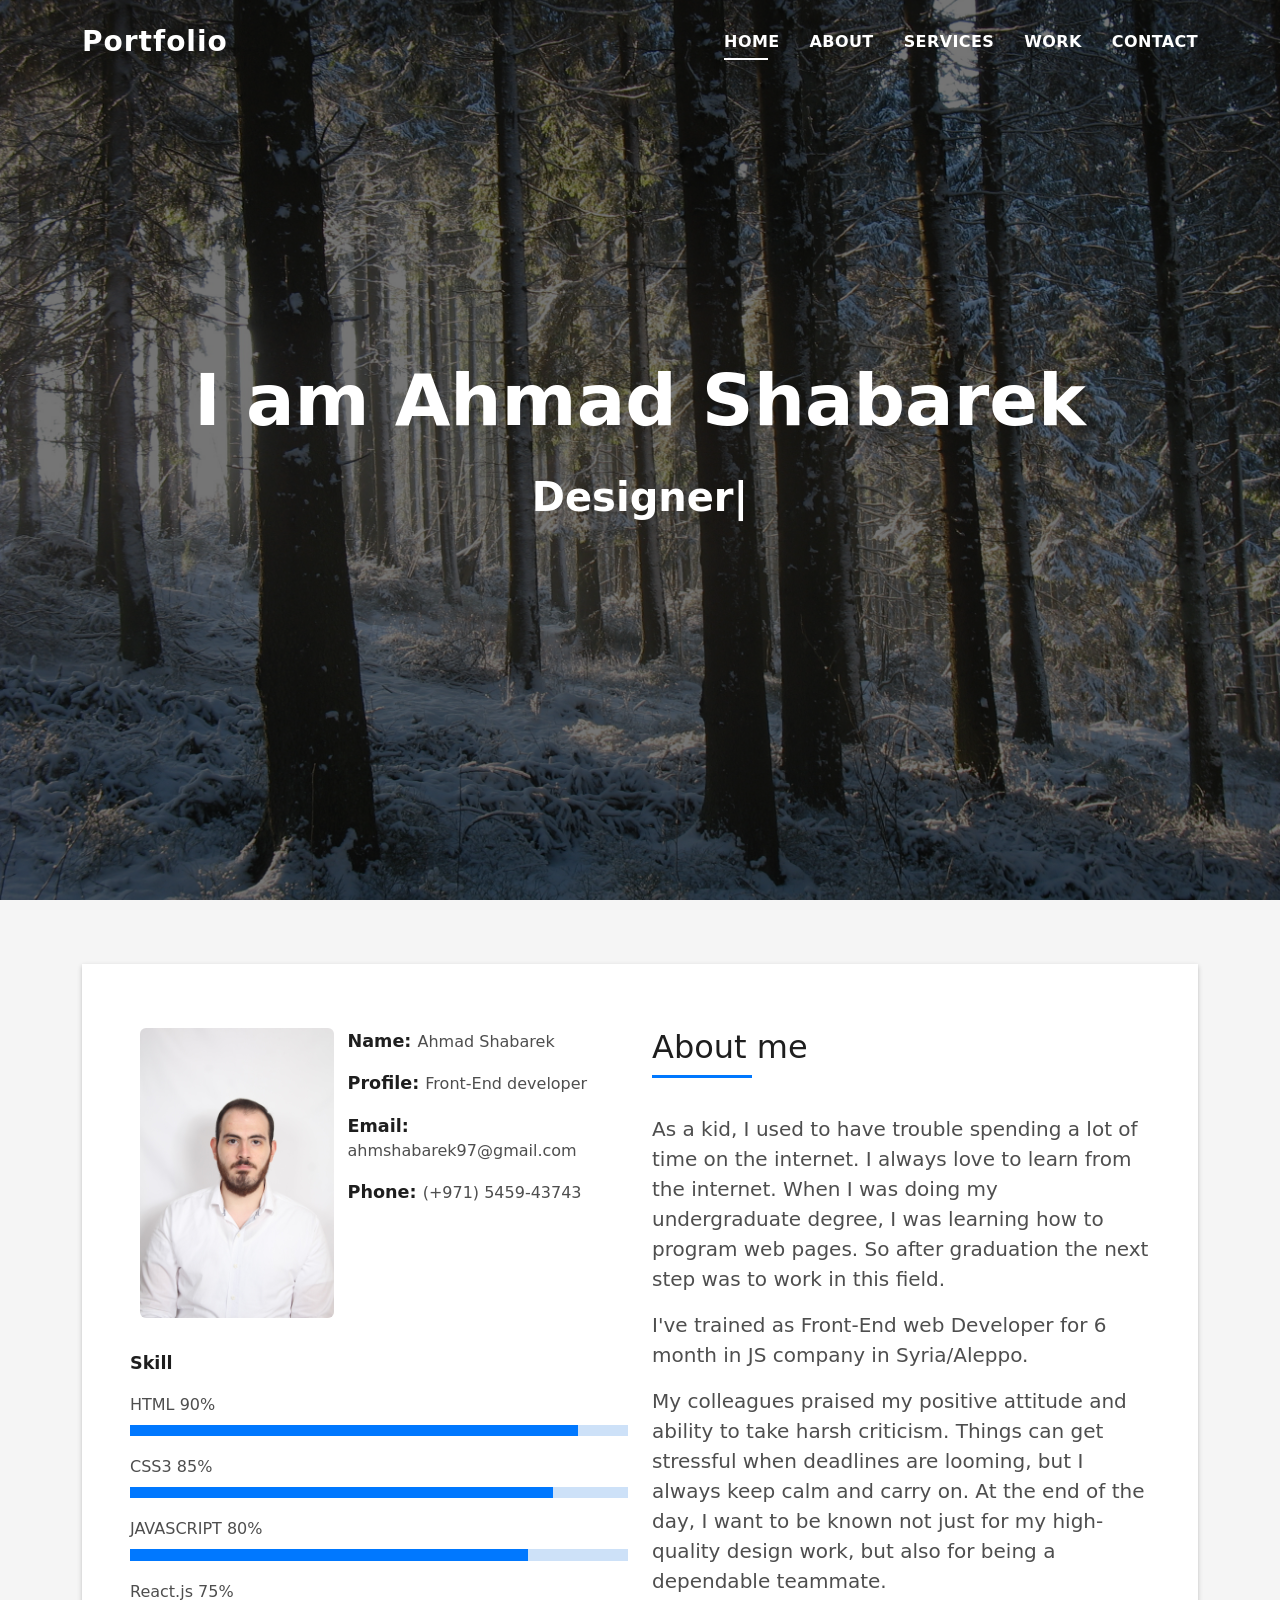
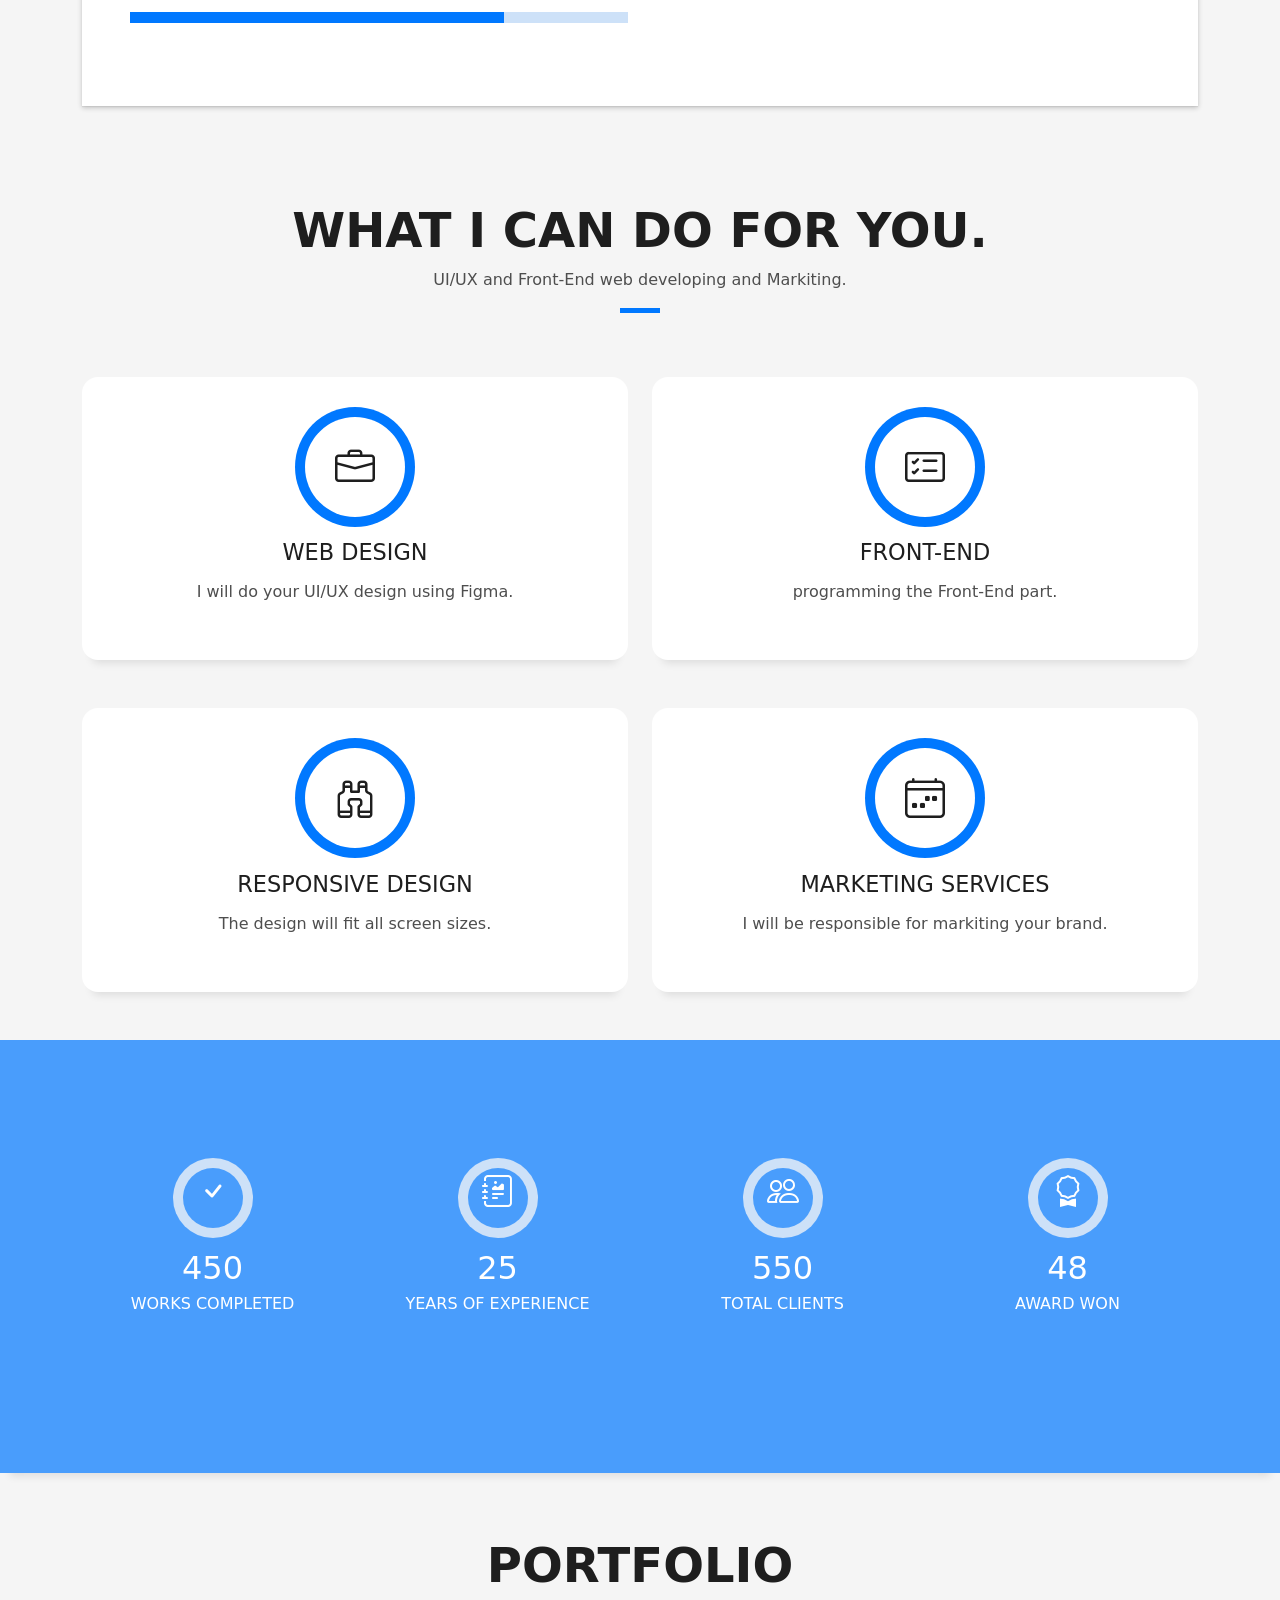
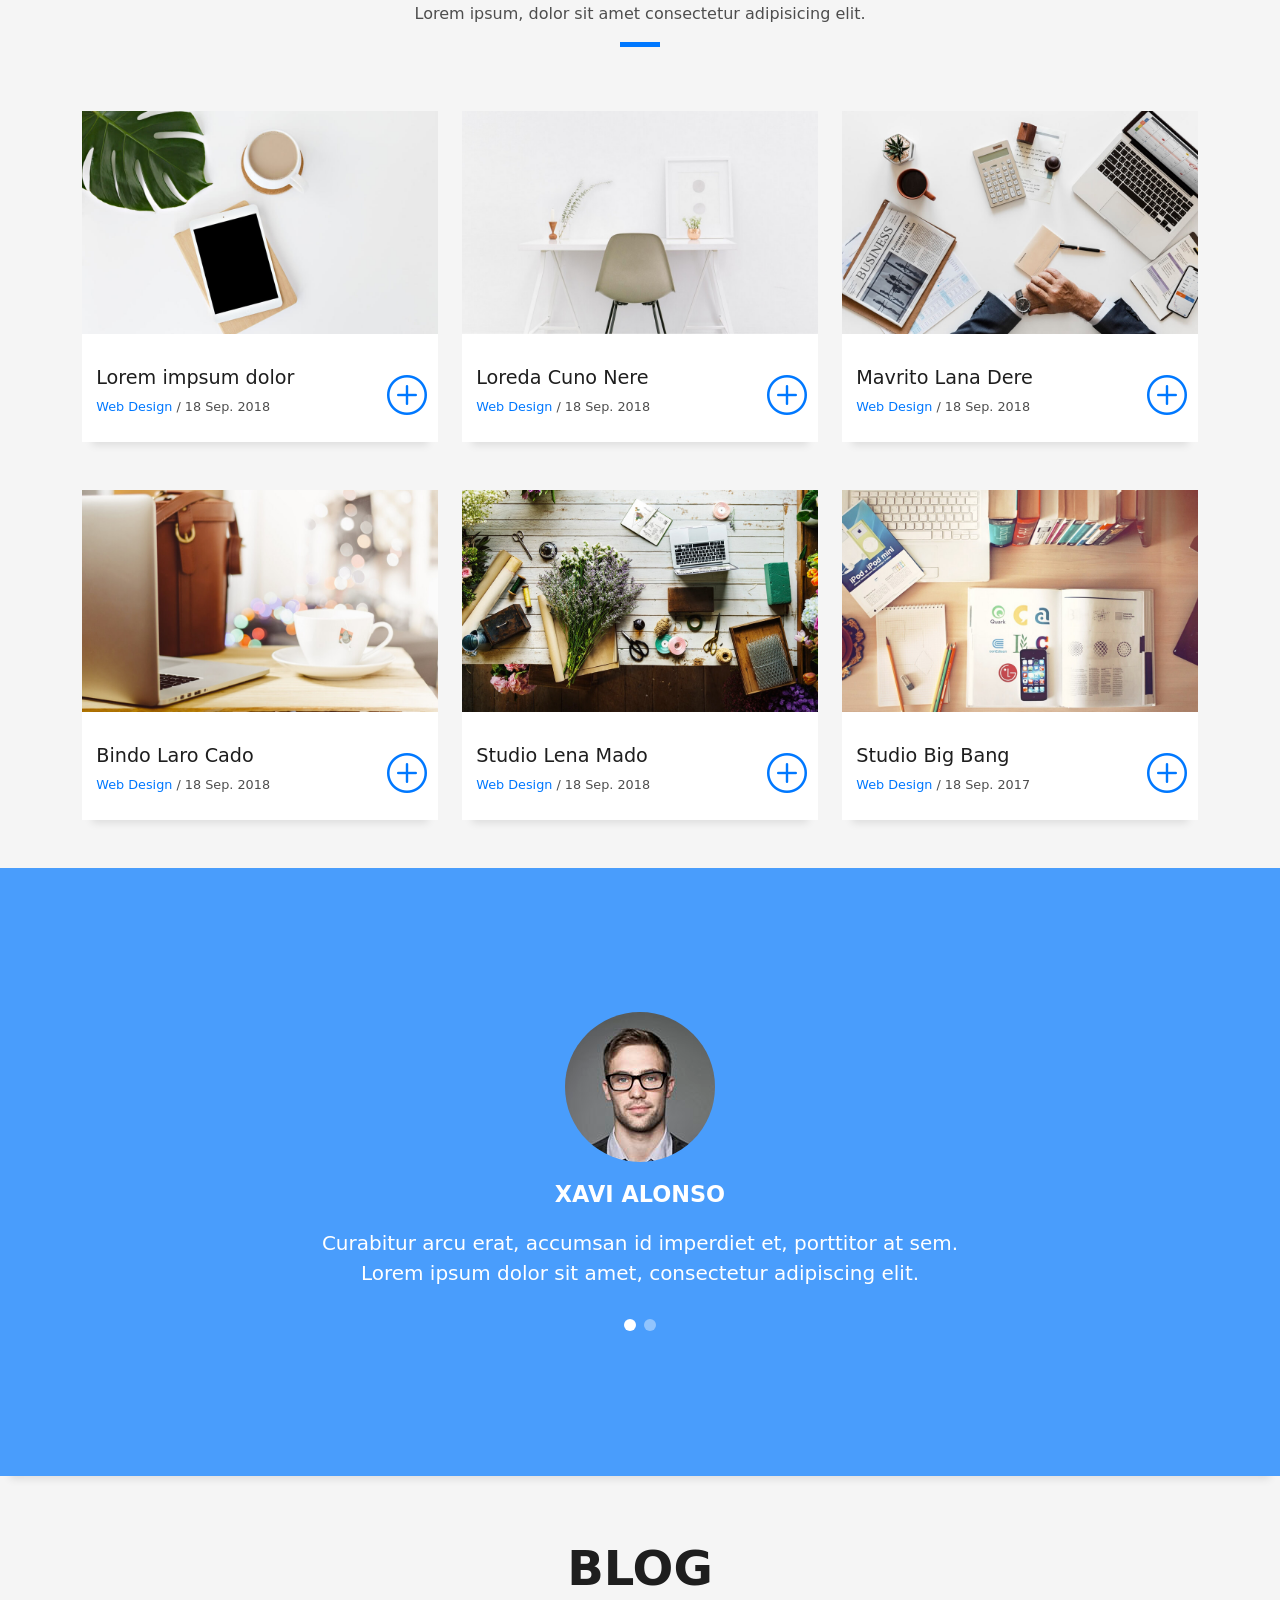
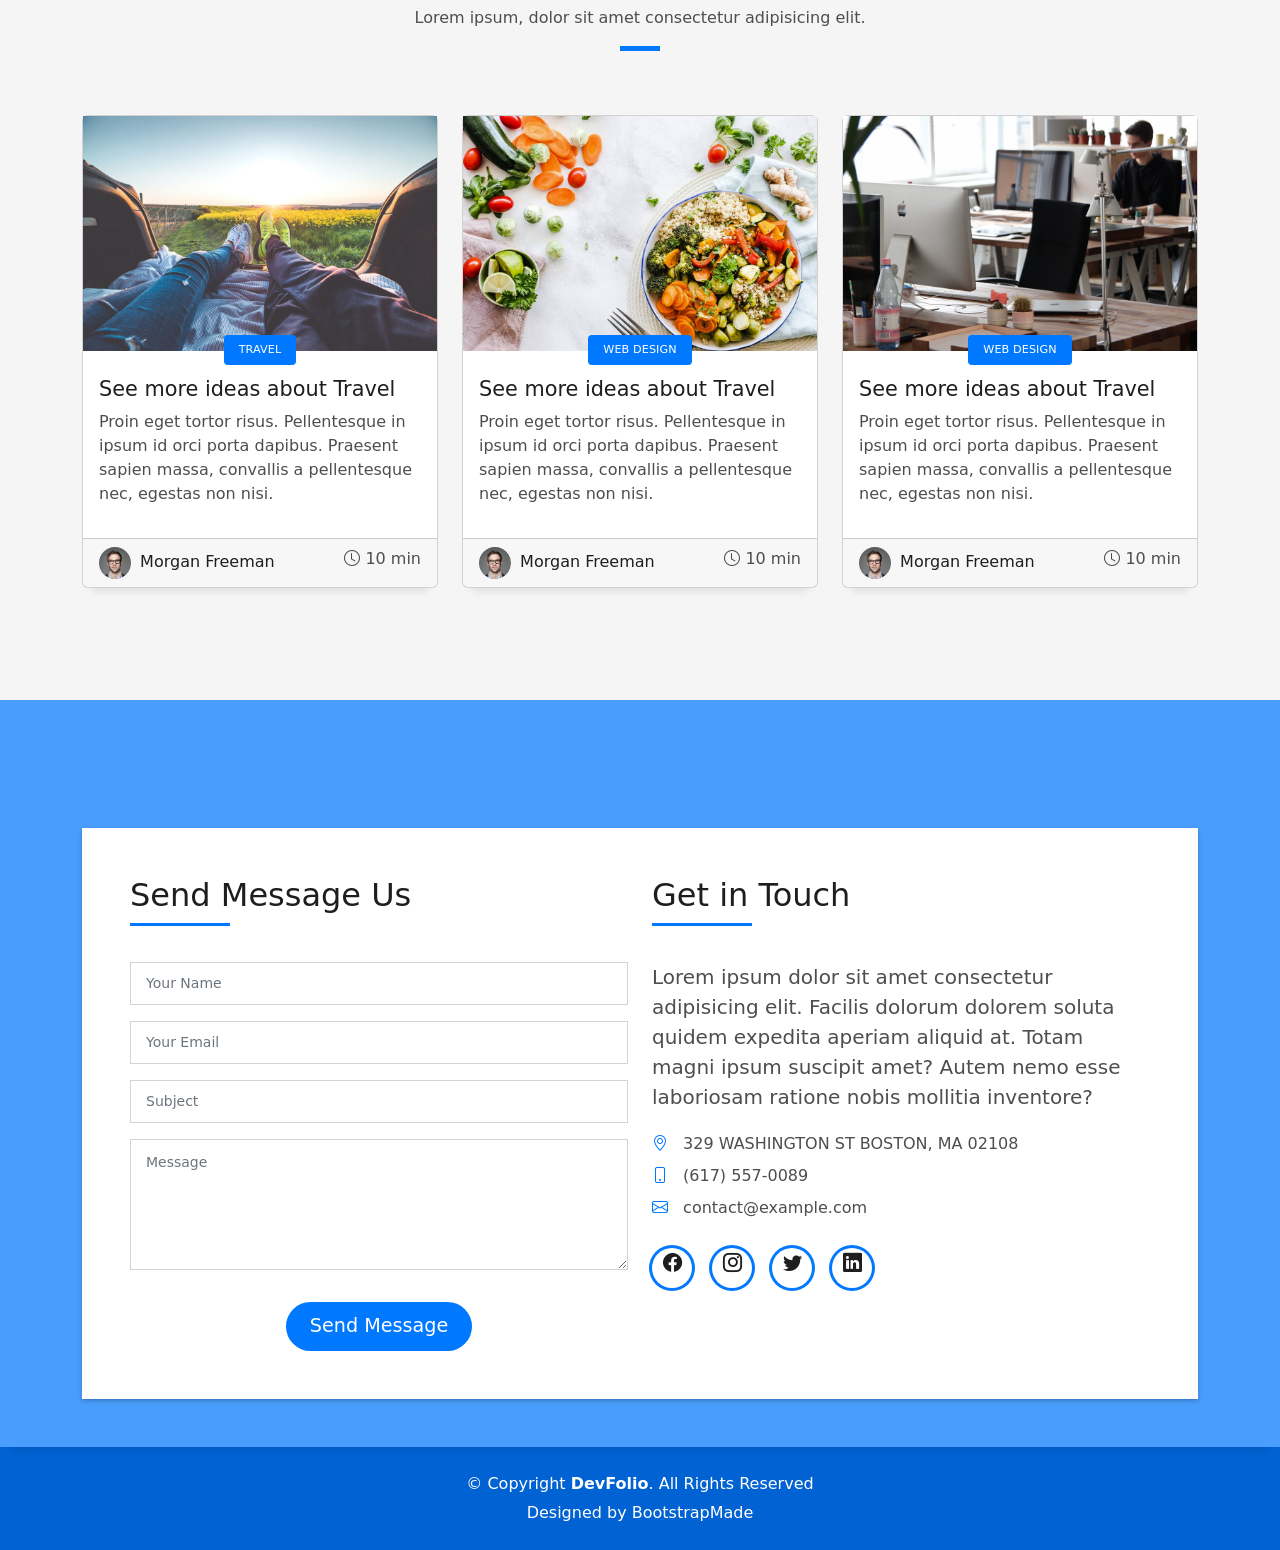
==== commit 7de78953: "End Services Section" ====
--- a/DevFolio/index.html
+++ b/DevFolio/index.html
@@ -152,17 +152,17 @@
           <div class="col-sm-12">
             <div class="title-box text-center">
               <h3 class="title-a">
-                Services
+                What i can do for you.
               </h3>
               <p class="subtitle-a">
-                Lorem ipsum, dolor sit amet consectetur adipisicing elit.
+                UI/UX and Front-End web developing and Markiting.
               </p>
               <div class="line-mf"></div>
             </div>
           </div>
         </div>
         <div class="row">
-          <div class="col-md-4">
+          <div class="col-md-6">
             <div class="service-box">
               <div class="service-ico">
                 <span class="ico-circle"><i class="bi bi-briefcase"></i></span>
@@ -170,44 +170,25 @@
               <div class="service-content">
                 <h2 class="s-title">Web Design</h2>
                 <p class="s-description text-center">
-                  Lorem ipsum dolor sit amet consectetur adipisicing elit. Magni adipisci eaque autem fugiat! Quia,
-                  provident vitae! Magni
-                  tempora perferendis eum non provident.
+                  I will do your UI/UX design using Figma.
                 </p>
               </div>
             </div>
           </div>
-          <div class="col-md-4">
+          <div class="col-md-6">
             <div class="service-box">
               <div class="service-ico">
                 <span class="ico-circle"><i class="bi bi-card-checklist"></i></span>
               </div>
               <div class="service-content">
-                <h2 class="s-title">Web Development</h2>
+                <h2 class="s-title">Front-End</h2>
                 <p class="s-description text-center">
-                  Lorem ipsum dolor sit amet consectetur adipisicing elit. Magni adipisci eaque autem fugiat! Quia,
-                  provident vitae! Magni
-                  tempora perferendis eum non provident.
+                  programming the Front-End part.
                 </p>
               </div>
             </div>
           </div>
-          <div class="col-md-4">
-            <div class="service-box">
-              <div class="service-ico">
-                <span class="ico-circle"><i class="bi bi-bar-chart"></i></span>
-              </div>
-              <div class="service-content">
-                <h2 class="s-title">Photography</h2>
-                <p class="s-description text-center">
-                  Lorem ipsum dolor sit amet consectetur adipisicing elit. Magni adipisci eaque autem fugiat! Quia,
-                  provident vitae! Magni
-                  tempora perferendis eum non provident.
-                </p>
-              </div>
-            </div>
-          </div>
-          <div class="col-md-4">
+          <div class="col-md-6">
             <div class="service-box">
               <div class="service-ico">
                 <span class="ico-circle"><i class="bi bi-binoculars"></i></span>
@@ -215,29 +196,12 @@
               <div class="service-content">
                 <h2 class="s-title">Responsive Design</h2>
                 <p class="s-description text-center">
-                  Lorem ipsum dolor sit amet consectetur adipisicing elit. Magni adipisci eaque autem fugiat! Quia,
-                  provident vitae! Magni
-                  tempora perferendis eum non provident.
+                  The design will fit all screen sizes.
                 </p>
               </div>
             </div>
           </div>
-          <div class="col-md-4">
-            <div class="service-box">
-              <div class="service-ico">
-                <span class="ico-circle"><i class="bi bi-brightness-high"></i></span>
-              </div>
-              <div class="service-content">
-                <h2 class="s-title">Graphic Design</h2>
-                <p class="s-description text-center">
-                  Lorem ipsum dolor sit amet consectetur adipisicing elit. Magni adipisci eaque autem fugiat! Quia,
-                  provident vitae! Magni
-                  tempora perferendis eum non provident.
-                </p>
-              </div>
-            </div>
-          </div>
-          <div class="col-md-4">
+          <div class="col-md-6">
             <div class="service-box">
               <div class="service-ico">
                 <span class="ico-circle"><i class="bi bi-calendar4-week"></i></span>
@@ -245,9 +209,7 @@
               <div class="service-content">
                 <h2 class="s-title">Marketing Services</h2>
                 <p class="s-description text-center">
-                  Lorem ipsum dolor sit amet consectetur adipisicing elit. Magni adipisci eaque autem fugiat! Quia,
-                  provident vitae! Magni
-                  tempora perferendis eum non provident.
+                  I will be responsible for markiting your brand.
                 </p>
               </div>
             </div>
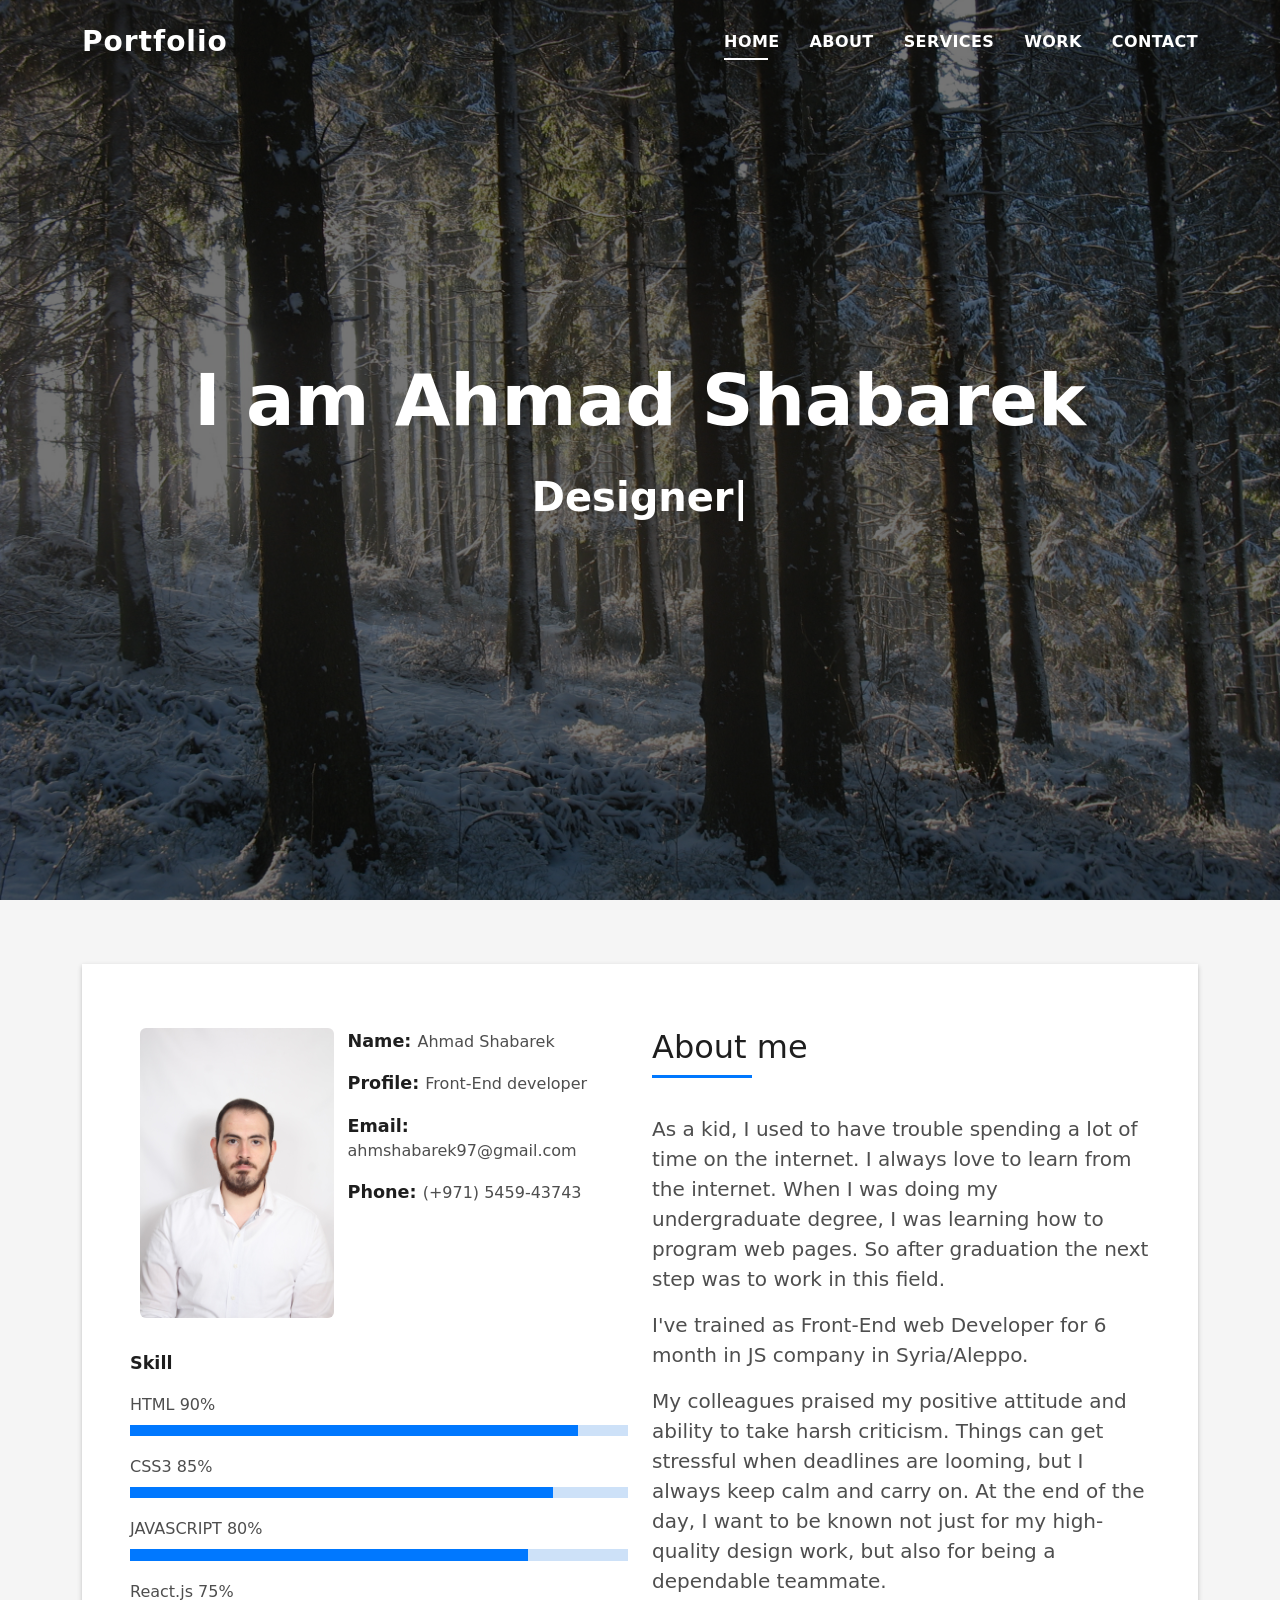
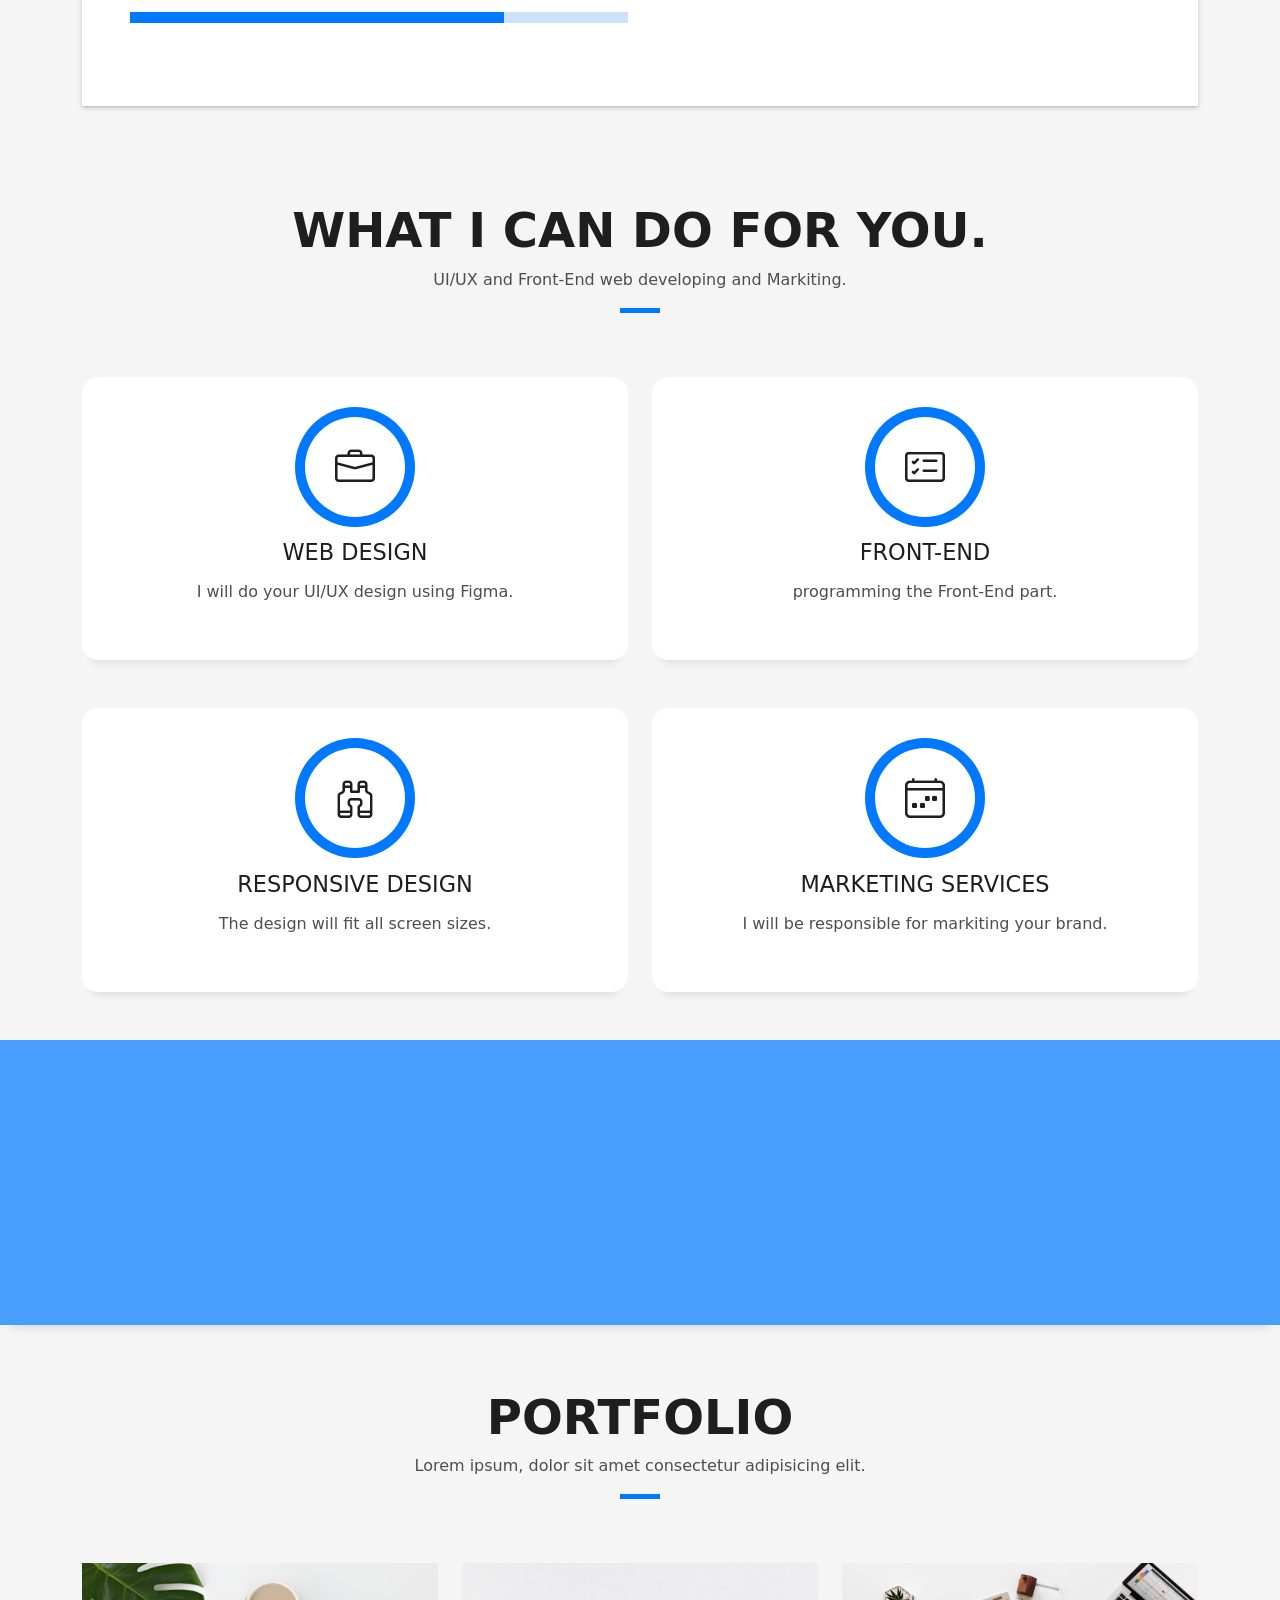
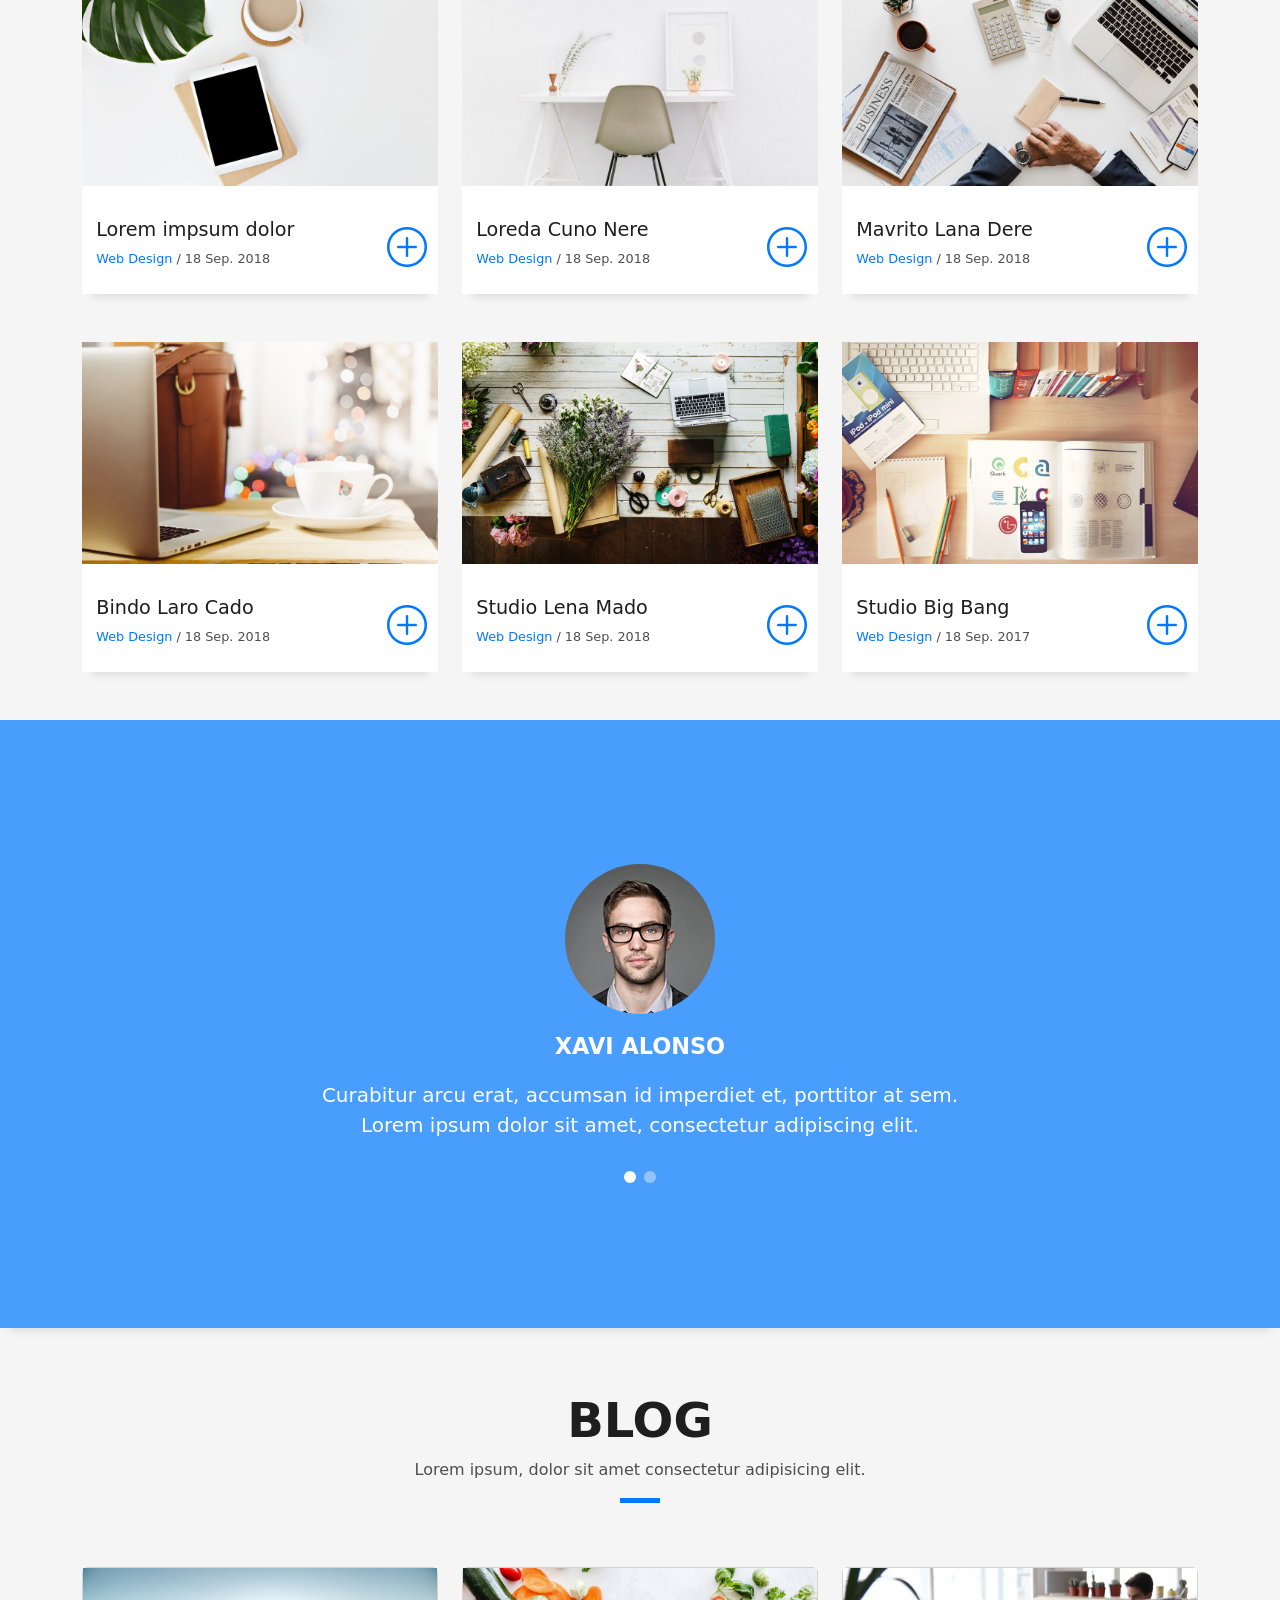
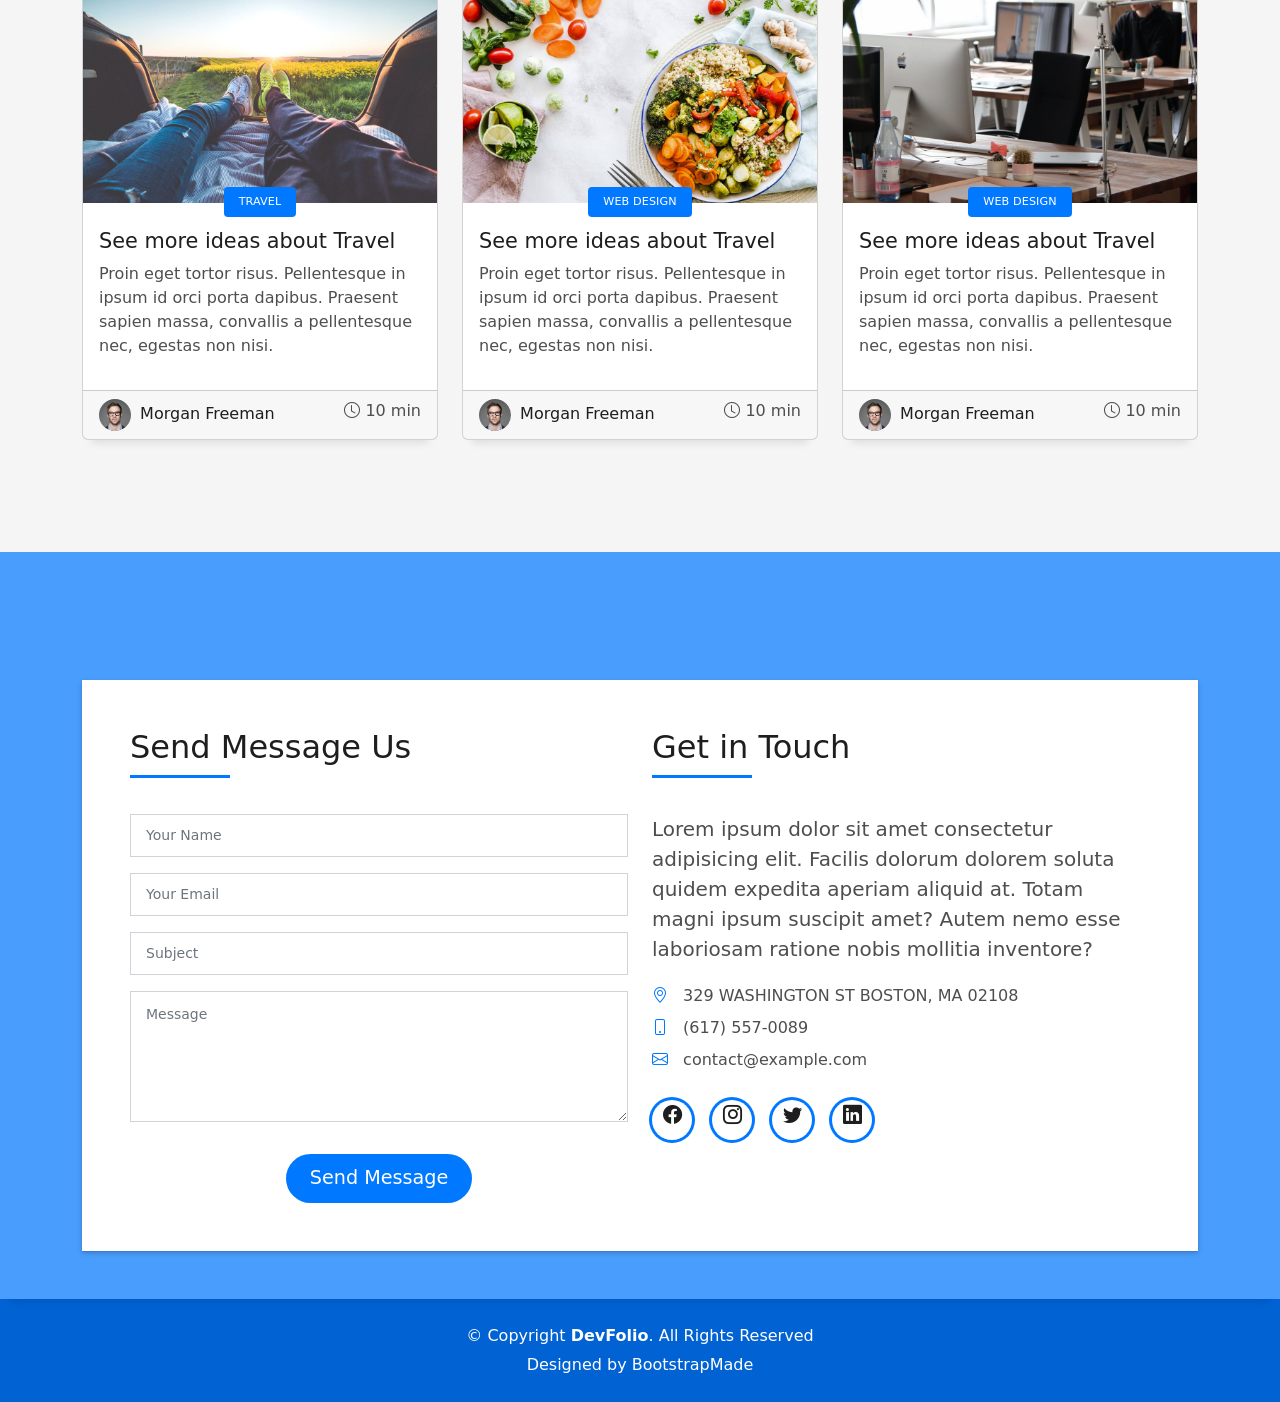
==== commit fadebe73: "commit" ====
--- a/DevFolio/index.html
+++ b/DevFolio/index.html
@@ -226,44 +226,7 @@
           <div class="col-sm-3 col-lg-3">
             <div class="counter-box counter-box pt-4 pt-md-0">
               <div class="counter-ico">
-                <span class="ico-circle"><i class="bi bi-check"></i></span>
-              </div>
-              <div class="counter-num">
-                <p data-purecounter-start="0" data-purecounter-end="450" data-purecounter-duration="1" class="counter purecounter"></p>
-                <span class="counter-text">WORKS COMPLETED</span>
-              </div>
-            </div>
-          </div>
-          <div class="col-sm-3 col-lg-3">
-            <div class="counter-box pt-4 pt-md-0">
-              <div class="counter-ico">
-                <span class="ico-circle"><i class="bi bi-journal-richtext"></i></span>
-              </div>
-              <div class="counter-num">
-                <p data-purecounter-start="0" data-purecounter-end="25" data-purecounter-duration="1" class="counter purecounter"></p>
-                <span class="counter-text">YEARS OF EXPERIENCE</span>
-              </div>
-            </div>
-          </div>
-          <div class="col-sm-3 col-lg-3">
-            <div class="counter-box pt-4 pt-md-0">
-              <div class="counter-ico">
-                <span class="ico-circle"><i class="bi bi-people"></i></span>
-              </div>
-              <div class="counter-num">
-                <p data-purecounter-start="0" data-purecounter-end="550" data-purecounter-duration="1" class="counter purecounter"></p>
-                <span class="counter-text">TOTAL CLIENTS</span>
-              </div>
-            </div>
-          </div>
-          <div class="col-sm-3 col-lg-3">
-            <div class="counter-box pt-4 pt-md-0">
-              <div class="counter-ico">
-                <span class="ico-circle"><i class="bi bi-award"></i></span>
-              </div>
-              <div class="counter-num">
-                <p data-purecounter-start="0" data-purecounter-end="48" data-purecounter-duration="1" class="counter purecounter"></p>
-                <span class="counter-text">AWARD WON</span>
+          
               </div>
             </div>
           </div>
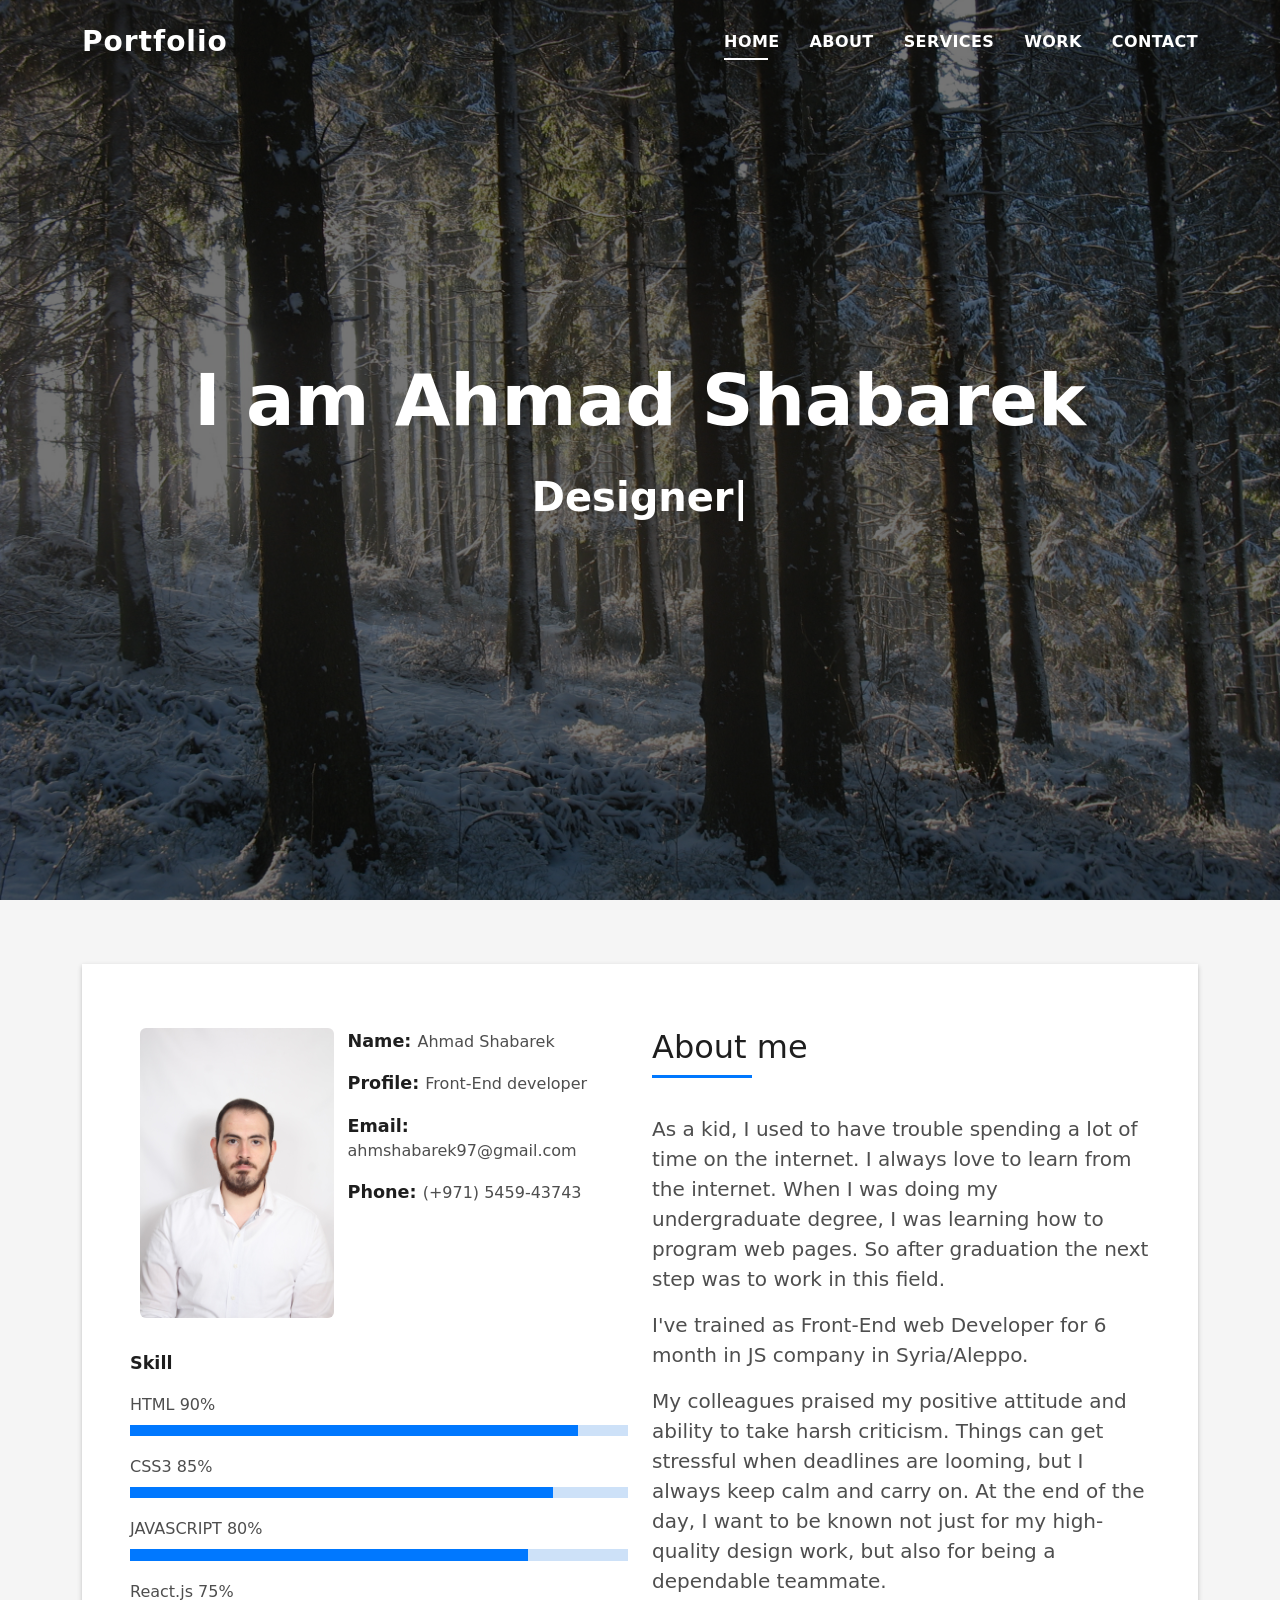
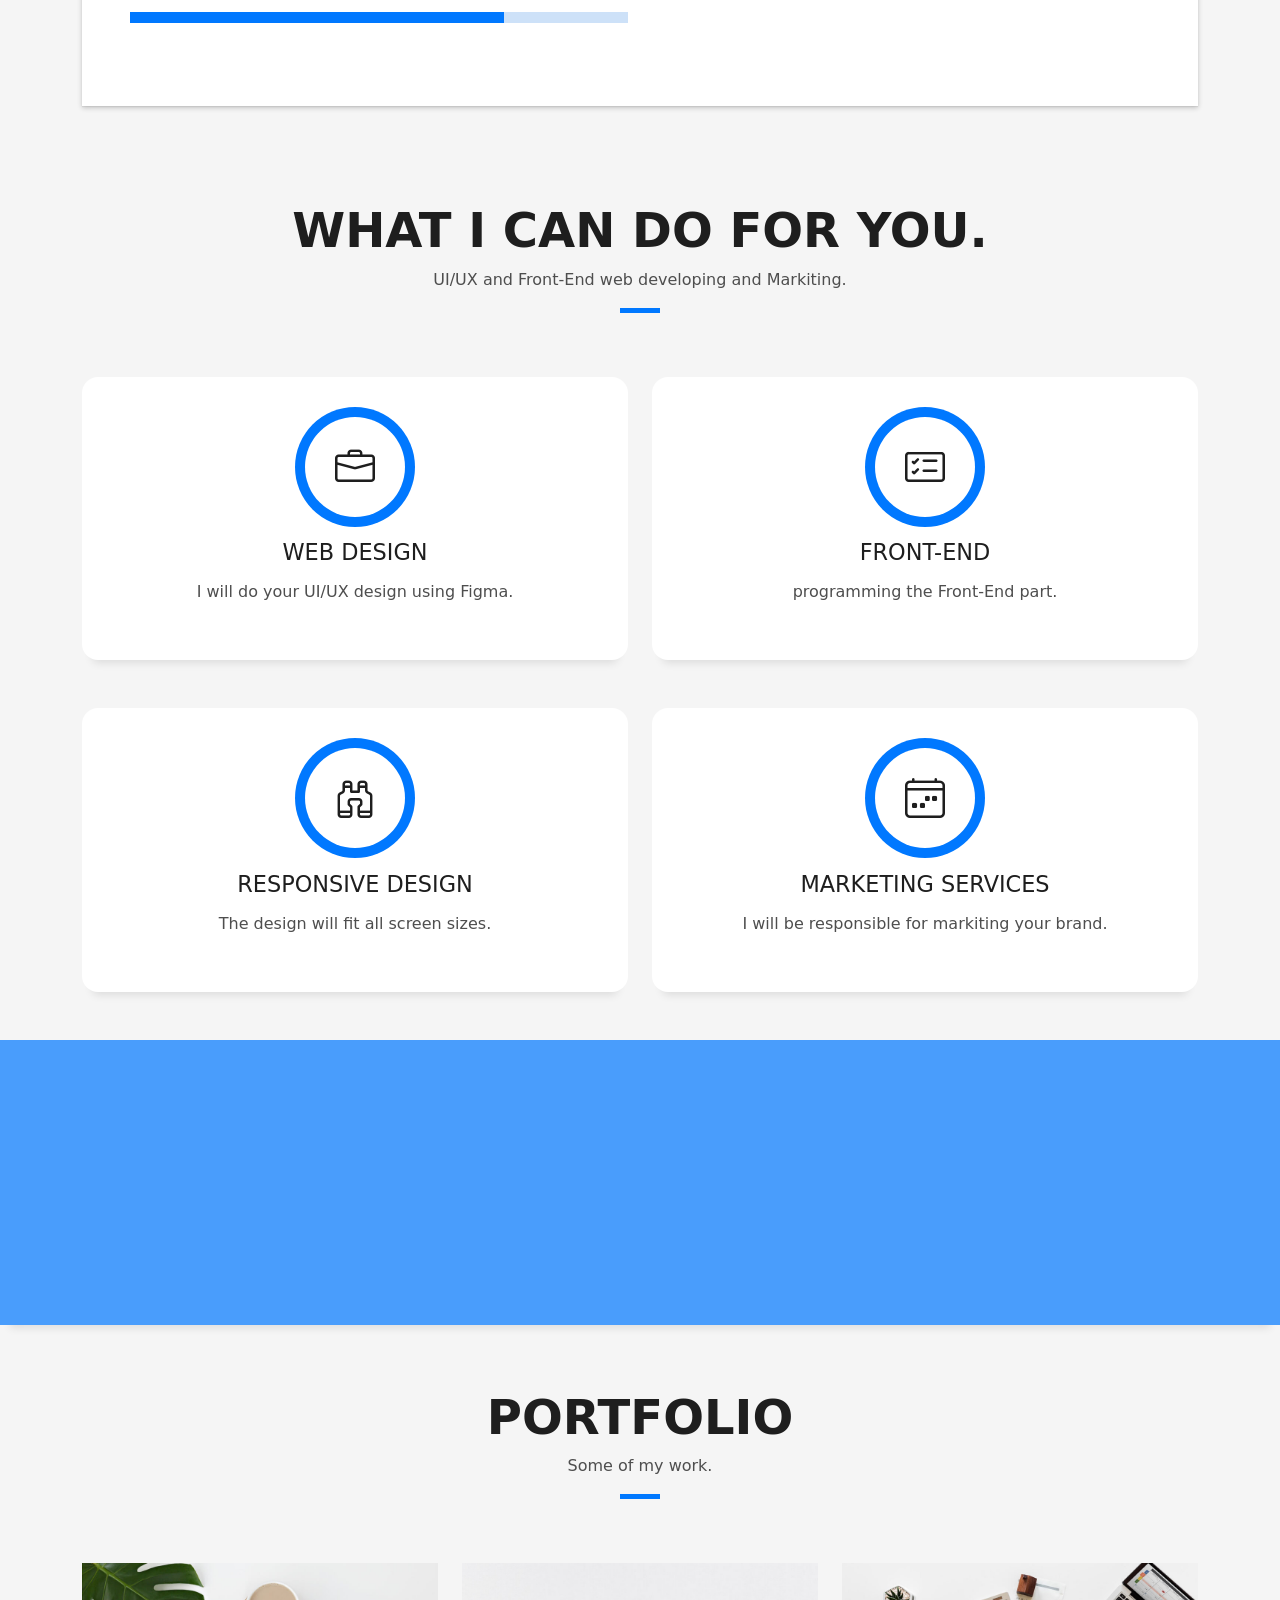
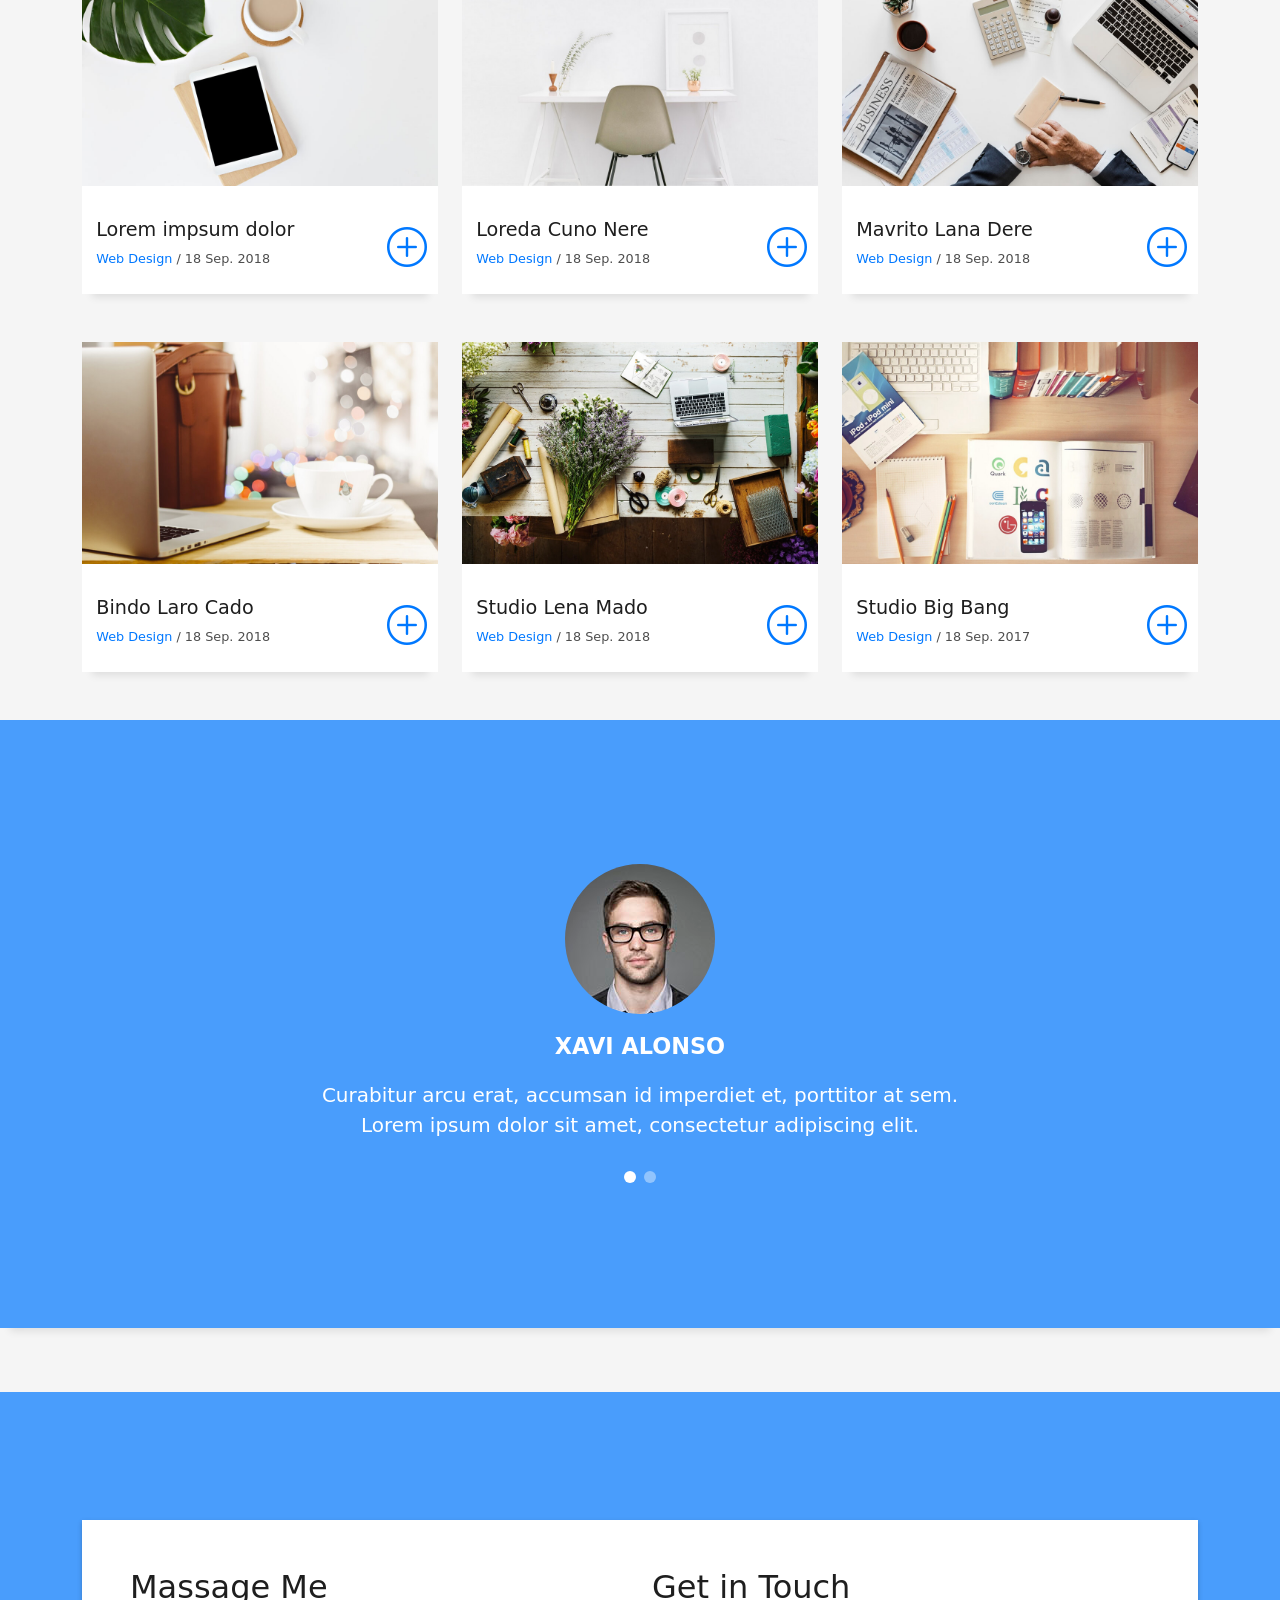
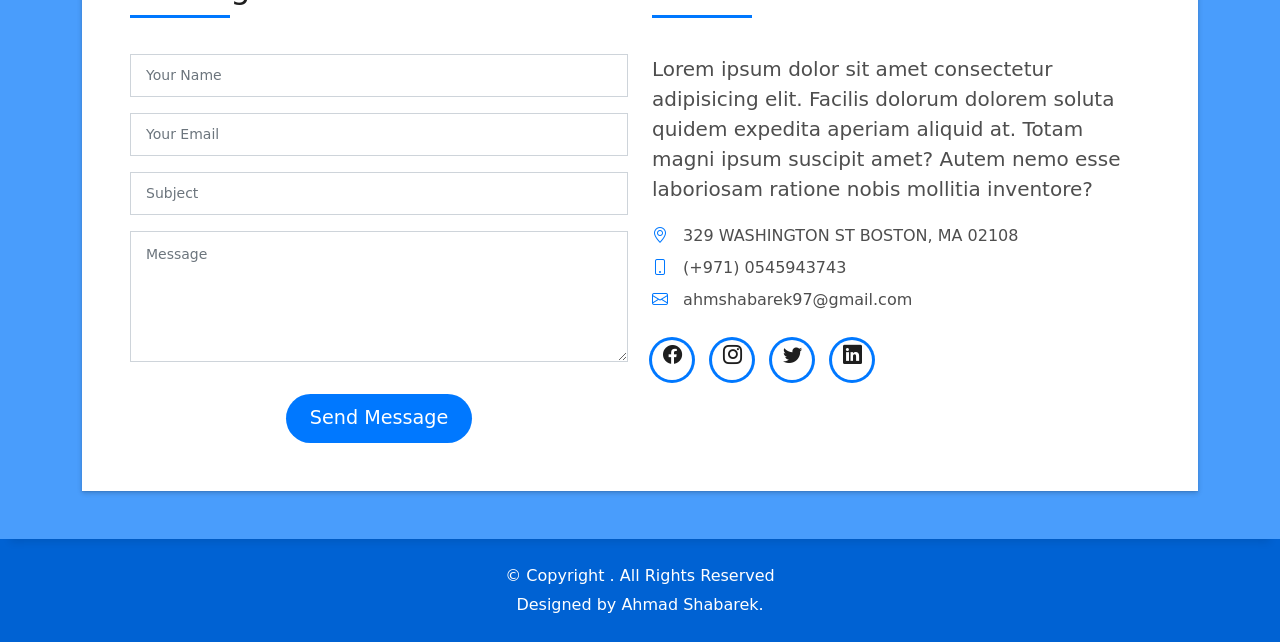
==== commit d9cebbce: "Initial commit" ====
--- a/DevFolio/index.html
+++ b/DevFolio/index.html
@@ -5,13 +5,9 @@
   <meta charset="utf-8">
   <meta content="width=device-width, initial-scale=1.0" name="viewport">
 
-  <title>DevFolio Bootstrap Portfolio Template - Index</title>
+  <title>Ahmad Shabarek Portfolio</title>
   <meta content="" name="description">
   <meta content="" name="keywords">
-
-  <!-- Favicons -->
-  <link href="assets/img/favicon.png" rel="icon">
-  <link href="assets/img/apple-touch-icon.png" rel="apple-touch-icon">
 
   <!-- Vendor CSS Files -->
   <link href="assets/vendor/bootstrap/css/bootstrap.min.css" rel="stylesheet">
@@ -22,13 +18,6 @@
   <!-- Template Main CSS File -->
   <link href="assets/css/style.css" rel="stylesheet">
 
-  <!-- =======================================================
-  * Template Name: DevFolio - v4.10.0
-  * Template URL: https://bootstrapmade.com/devfolio-bootstrap-portfolio-html-template/
-  * Author: BootstrapMade.com
-  * License: https://bootstrapmade.com/license/
-  ======================================================== -->
-</head>
 
 <body>
 
@@ -244,7 +233,7 @@
                 Portfolio
               </h3>
               <p class="subtitle-a">
-                Lorem ipsum, dolor sit amet consectetur adipisicing elit.
+                Some of my work.
               </p>
               <div class="line-mf"></div>
             </div>
@@ -450,121 +439,6 @@
         </div>
       </div>
     </div><!-- End Testimonials Section -->
-
-    <!-- ======= Blog Section ======= -->
-    <section id="blog" class="blog-mf sect-pt4 route">
-      <div class="container">
-        <div class="row">
-          <div class="col-sm-12">
-            <div class="title-box text-center">
-              <h3 class="title-a">
-                Blog
-              </h3>
-              <p class="subtitle-a">
-                Lorem ipsum, dolor sit amet consectetur adipisicing elit.
-              </p>
-              <div class="line-mf"></div>
-            </div>
-          </div>
-        </div>
-        <div class="row">
-          <div class="col-md-4">
-            <div class="card card-blog">
-              <div class="card-img">
-                <a href="blog-single.html"><img src="assets/img/post-1.jpg" alt="" class="img-fluid"></a>
-              </div>
-              <div class="card-body">
-                <div class="card-category-box">
-                  <div class="card-category">
-                    <h6 class="category">Travel</h6>
-                  </div>
-                </div>
-                <h3 class="card-title"><a href="blog-single.html">See more ideas about Travel</a></h3>
-                <p class="card-description">
-                  Proin eget tortor risus. Pellentesque in ipsum id orci porta dapibus. Praesent sapien massa, convallis
-                  a pellentesque nec,
-                  egestas non nisi.
-                </p>
-              </div>
-              <div class="card-footer">
-                <div class="post-author">
-                  <a href="#">
-                    <img src="assets/img/testimonial-2.jpg" alt="" class="avatar rounded-circle">
-                    <span class="author">Morgan Freeman</span>
-                  </a>
-                </div>
-                <div class="post-date">
-                  <span class="bi bi-clock"></span> 10 min
-                </div>
-              </div>
-            </div>
-          </div>
-          <div class="col-md-4">
-            <div class="card card-blog">
-              <div class="card-img">
-                <a href="blog-single.html"><img src="assets/img/post-2.jpg" alt="" class="img-fluid"></a>
-              </div>
-              <div class="card-body">
-                <div class="card-category-box">
-                  <div class="card-category">
-                    <h6 class="category">Web Design</h6>
-                  </div>
-                </div>
-                <h3 class="card-title"><a href="blog-single.html">See more ideas about Travel</a></h3>
-                <p class="card-description">
-                  Proin eget tortor risus. Pellentesque in ipsum id orci porta dapibus. Praesent sapien massa, convallis
-                  a pellentesque nec,
-                  egestas non nisi.
-                </p>
-              </div>
-              <div class="card-footer">
-                <div class="post-author">
-                  <a href="#">
-                    <img src="assets/img/testimonial-2.jpg" alt="" class="avatar rounded-circle">
-                    <span class="author">Morgan Freeman</span>
-                  </a>
-                </div>
-                <div class="post-date">
-                  <span class="bi bi-clock"></span> 10 min
-                </div>
-              </div>
-            </div>
-          </div>
-          <div class="col-md-4">
-            <div class="card card-blog">
-              <div class="card-img">
-                <a href="blog-single.html"><img src="assets/img/post-3.jpg" alt="" class="img-fluid"></a>
-              </div>
-              <div class="card-body">
-                <div class="card-category-box">
-                  <div class="card-category">
-                    <h6 class="category">Web Design</h6>
-                  </div>
-                </div>
-                <h3 class="card-title"><a href="blog-single.html">See more ideas about Travel</a></h3>
-                <p class="card-description">
-                  Proin eget tortor risus. Pellentesque in ipsum id orci porta dapibus. Praesent sapien massa, convallis
-                  a pellentesque nec,
-                  egestas non nisi.
-                </p>
-              </div>
-              <div class="card-footer">
-                <div class="post-author">
-                  <a href="#">
-                    <img src="assets/img/testimonial-2.jpg" alt="" class="avatar rounded-circle">
-                    <span class="author">Morgan Freeman</span>
-                  </a>
-                </div>
-                <div class="post-date">
-                  <span class="bi bi-clock"></span> 10 min
-                </div>
-              </div>
-            </div>
-          </div>
-        </div>
-      </div>
-    </section><!-- End Blog Section -->
-
     <!-- ======= Contact Section ======= -->
     <section id="contact" class="paralax-mf footer-paralax bg-image sect-mt4 route" style="background-image: url(assets/img/overlay-bg.jpg)">
       <div class="overlay-mf"></div>
@@ -577,7 +451,7 @@
                   <div class="col-md-6">
                     <div class="title-box-2">
                       <h5 class="title-left">
-                        Send Message Us
+                        Massage Me
                       </h5>
                     </div>
                     <div>
@@ -630,8 +504,8 @@
                       </p>
                       <ul class="list-ico">
                         <li><span class="bi bi-geo-alt"></span> 329 WASHINGTON ST BOSTON, MA 02108</li>
-                        <li><span class="bi bi-phone"></span> (617) 557-0089</li>
-                        <li><span class="bi bi-envelope"></span> contact@example.com</li>
+                        <li><span class="bi bi-phone"></span> (+971) 0545943743</li>
+                        <li><span class="bi bi-envelope"></span> ahmshabarek97@gmail.com</li>
                       </ul>
                     </div>
                     <div class="socials">
@@ -659,7 +533,7 @@
       <div class="row">
         <div class="col-sm-12">
           <div class="copyright-box">
-            <p class="copyright">&copy; Copyright <strong>DevFolio</strong>. All Rights Reserved</p>
+            <p class="copyright">&copy; Copyright <strong></strong>. All Rights Reserved</p>
             <div class="credits">
               <!--
               All the links in the footer should remain intact.
@@ -667,7 +541,7 @@
               Licensing information: https://bootstrapmade.com/license/
               Purchase the pro version with working PHP/AJAX contact form: https://bootstrapmade.com/buy/?theme=DevFolio
             -->
-              Designed by <a href="https://bootstrapmade.com/">BootstrapMade</a>
+              Designed by <a href="#">Ahmad Shabarek.</a>
             </div>
           </div>
         </div>
--- a/DevFolio/assets/css/style.css
+++ b/DevFolio/assets/css/style.css
@@ -954,6 +954,7 @@
   -webkit-backface-visibility: hidden;
   backface-visibility: hidden;
   background-color: #fff;
+
 }
 
 .work-box:hover img {
